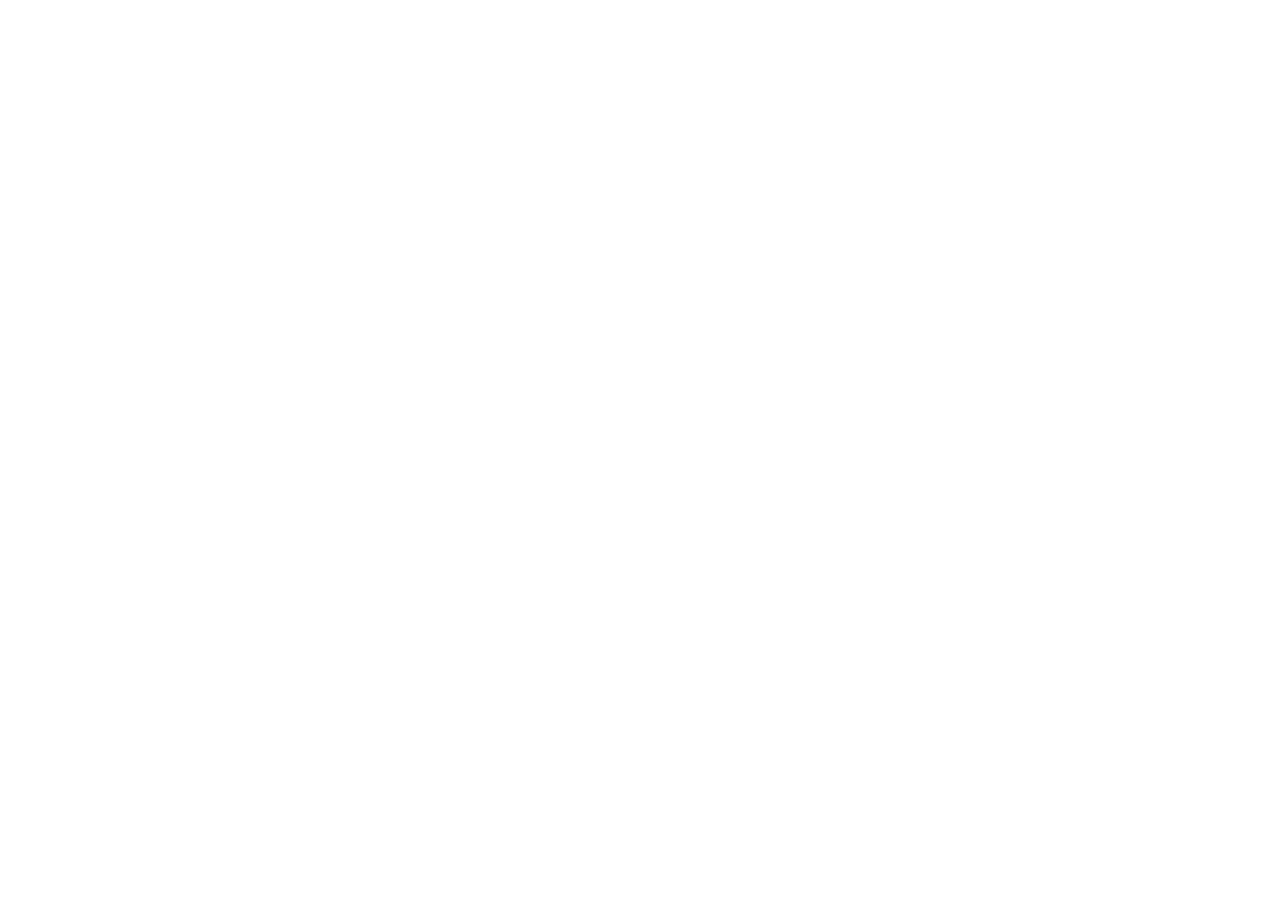
==== index.html @ a7fe7572 "大事件项目初始化" ====
<!DOCTYPE html>
<html lang="en">
<head>
    <meta charset="UTF-8">
    <meta name="viewport" content="width=device-width, initial-scale=1.0">
    <title>Document</title>
</head>
<body>
    
</body>
</html>
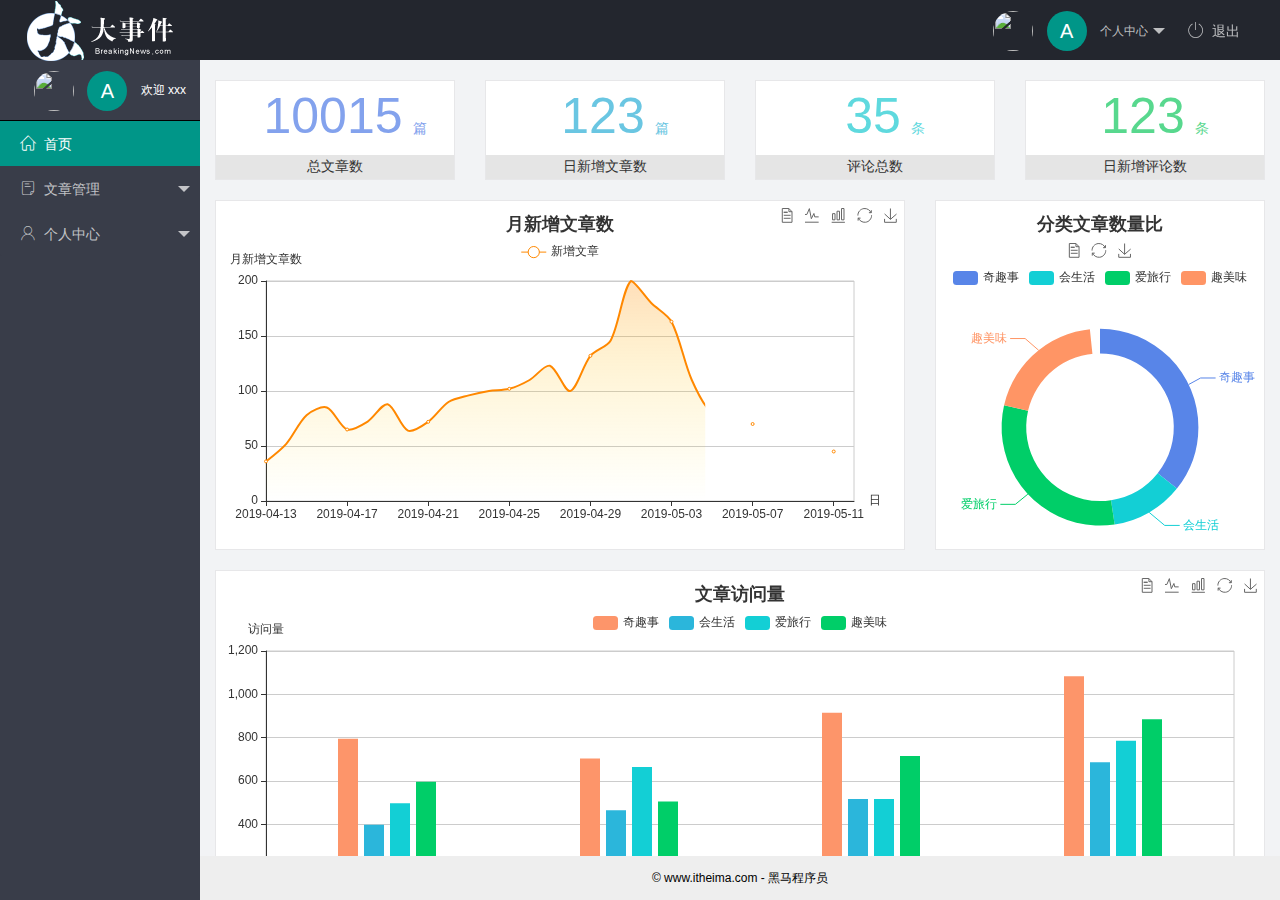
==== commit 4a45db2f: "主页功能完成" ====
--- a/index.html
+++ b/index.html
@@ -1,11 +1,90 @@
 <!DOCTYPE html>
 <html lang="en">
+
 <head>
     <meta charset="UTF-8">
     <meta name="viewport" content="width=device-width, initial-scale=1.0">
-    <title>Document</title>
+    <title>大事件 - 后台页面</title>
+    <link rel="stylesheet" href="/assets/lib/layui/css/layui.css">
+    <link rel="stylesheet" href="./assets/fonts/iconfont.css">
+    <link rel="stylesheet" href="./assets/css/index.css">
 </head>
-<body>
-    
+<body class="layui-layout-body">
+    <div class="layui-layout layui-layout-admin">
+        <div class="layui-header">
+            <div class="layui-logo">
+                <img src="./assets/images/logo.png" alt="">
+            </div>
+            <!-- 头部区域（可配合layui已有的水平导航） -->
+            <ul class="layui-nav layui-layout-right">
+                <li class="layui-nav-item">
+                    <a href="javascript:;" class="userinfo">
+                        <img src="http://t.cn/RCzsdCq" class="layui-nav-img">
+                        <span class="text-avater">A</span>
+                        个人中心
+                    </a>
+                    <dl class="layui-nav-child">
+                        <dd><a href="">基本资料</a></dd>
+                        <dd><a href="">更换头像</a></dd>
+                        <dd><a href="">重置密码</a></dd>
+                    </dl>
+                </li>
+                <li class="layui-nav-item"><a href="javascript:;" id="btnLogout"><span class="iconfont icon-tuichu"></span>退出</a></li>
+            </ul>
+        </div>
+
+        <div class="layui-side layui-bg-black">
+            <div class="layui-side-scroll">
+                <div class="userinfo">
+                    <!-- 设置头像 -->
+                    <img src="http://t.cn/RCzsdCq" class="layui-nav-img">
+                    <!-- 初始头像 -->
+                    <span class="text-avater">A</span>
+                    <!-- 昵称 -->
+                    <span id="welcome">欢迎 xxx</span>
+                </div>
+                <!-- 左侧导航区域（可配合layui已有的垂直导航） -->
+                <ul class="layui-nav layui-nav-tree" lay-shrink="all">
+                    <li class="layui-nav-item layui-this"><a href="./home/dashboard.html" target="fm"><span
+                                class="iconfont icon-home"></span>首页</a></li>
+                    <li class="layui-nav-item">
+                        <a class="" href="javascript:;"><span class="iconfont icon-16"></span>文章管理</a>
+                        <dl class="layui-nav-child">
+                            <dd><a href="javascript:;"><i class="layui-icon layui-icon-app"></i>文章类别</a></dd>
+                            <dd><a href="javascript:;"><i class="layui-icon layui-icon-app"></i>文章列表</a></dd>
+                            <dd><a href="javascript:;"><i class="layui-icon layui-icon-app"></i>发布文章</a></dd>
+                        </dl>
+                    </li>
+                    <li class="layui-nav-item">
+                        <a href="javascript:;"><span class="iconfont icon-user"></span>个人中心</a>
+                        <dl class="layui-nav-child">
+                            <dd><a href="javascript:;"><i class="layui-icon layui-icon-app"></i>基本资料</a></dd>
+                            <dd><a href="javascript:;"><i class="layui-icon layui-icon-app"></i>更换头像</a></dd>
+                            <dd><a href="javascript:;"><i class="layui-icon layui-icon-app"></i>重置密码</a></dd>
+                        </dl>
+                    </li>
+                </ul>
+            </div>
+        </div>
+
+        <div class="layui-body">
+            <!-- 内容主体区域 -->
+            <iframe name="fm" src="/home/dashboard.html" frameborder="0"></iframe>
+        </div>
+
+        <div class="layui-footer">
+            <!-- 底部固定区域 -->
+            © www.itheima.com - 黑马程序员
+        </div>
+    </div>
+
+    <script src="./assets/lib/layui/layui.all.js"></script>
+    <script src="/assets/lib/jquery.js"></script>
+    <script src="/assets/js/baseAPl.js"></script>
+    <script src="/assets/js/index.js"></script>
 </body>
+
+</html>
+</body>
+
 </html>--- a/assets/lib/layui/css/layui.css
+++ b/assets/lib/layui/css/layui.css
@@ -0,0 +1,2 @@
+/** layui-v2.5.5 MIT License By https://www.layui.com */
+ .layui-inline,img{display:inline-block;vertical-align:middle}h1,h2,h3,h4,h5,h6{font-weight:400}.layui-edge,.layui-header,.layui-inline,.layui-main{position:relative}.layui-body,.layui-edge,.layui-elip{overflow:hidden}.layui-btn,.layui-edge,.layui-inline,img{vertical-align:middle}.layui-btn,.layui-disabled,.layui-icon,.layui-unselect{-moz-user-select:none;-webkit-user-select:none;-ms-user-select:none}.layui-elip,.layui-form-checkbox span,.layui-form-pane .layui-form-label{text-overflow:ellipsis;white-space:nowrap}.layui-breadcrumb,.layui-tree-btnGroup{visibility:hidden}blockquote,body,button,dd,div,dl,dt,form,h1,h2,h3,h4,h5,h6,input,li,ol,p,pre,td,textarea,th,ul{margin:0;padding:0;-webkit-tap-highlight-color:rgba(0,0,0,0)}a:active,a:hover{outline:0}img{border:none}li{list-style:none}table{border-collapse:collapse;border-spacing:0}h4,h5,h6{font-size:100%}button,input,optgroup,option,select,textarea{font-family:inherit;font-size:inherit;font-style:inherit;font-weight:inherit;outline:0}pre{white-space:pre-wrap;white-space:-moz-pre-wrap;white-space:-pre-wrap;white-space:-o-pre-wrap;word-wrap:break-word}body{line-height:24px;font:14px Helvetica Neue,Helvetica,PingFang SC,Tahoma,Arial,sans-serif}hr{height:1px;margin:10px 0;border:0;clear:both}a{color:#333;text-decoration:none}a:hover{color:#777}a cite{font-style:normal;*cursor:pointer}.layui-border-box,.layui-border-box *{box-sizing:border-box}.layui-box,.layui-box *{box-sizing:content-box}.layui-clear{clear:both;*zoom:1}.layui-clear:after{content:'\20';clear:both;*zoom:1;display:block;height:0}.layui-inline{*display:inline;*zoom:1}.layui-edge{display:inline-block;width:0;height:0;border-width:6px;border-style:dashed;border-color:transparent}.layui-edge-top{top:-4px;border-bottom-color:#999;border-bottom-style:solid}.layui-edge-right{border-left-color:#999;border-left-style:solid}.layui-edge-bottom{top:2px;border-top-color:#999;border-top-style:solid}.layui-edge-left{border-right-color:#999;border-right-style:solid}.layui-disabled,.layui-disabled:hover{color:#d2d2d2!important;cursor:not-allowed!important}.layui-circle{border-radius:100%}.layui-show{display:block!important}.layui-hide{display:none!important}@font-face{font-family:layui-icon;src:url(../font/iconfont.eot?v=250);src:url(../font/iconfont.eot?v=250#iefix) format('embedded-opentype'),url(../font/iconfont.woff2?v=250) format('woff2'),url(../font/iconfont.woff?v=250) format('woff'),url(../font/iconfont.ttf?v=250) format('truetype'),url(../font/iconfont.svg?v=250#layui-icon) format('svg')}.layui-icon{font-family:layui-icon!important;font-size:16px;font-style:normal;-webkit-font-smoothing:antialiased;-moz-osx-font-smoothing:grayscale}.layui-icon-reply-fill:before{content:"\e611"}.layui-icon-set-fill:before{content:"\e614"}.layui-icon-menu-fill:before{content:"\e60f"}.layui-icon-search:before{content:"\e615"}.layui-icon-share:before{content:"\e641"}.layui-icon-set-sm:before{content:"\e620"}.layui-icon-engine:before{content:"\e628"}.layui-icon-close:before{content:"\1006"}.layui-icon-close-fill:before{content:"\1007"}.layui-icon-chart-screen:before{content:"\e629"}.layui-icon-star:before{content:"\e600"}.layui-icon-circle-dot:before{content:"\e617"}.layui-icon-chat:before{content:"\e606"}.layui-icon-release:before{content:"\e609"}.layui-icon-list:before{content:"\e60a"}.layui-icon-chart:before{content:"\e62c"}.layui-icon-ok-circle:before{content:"\1005"}.layui-icon-layim-theme:before{content:"\e61b"}.layui-icon-table:before{content:"\e62d"}.layui-icon-right:before{content:"\e602"}.layui-icon-left:before{content:"\e603"}.layui-icon-cart-simple:before{content:"\e698"}.layui-icon-face-cry:before{content:"\e69c"}.layui-icon-face-smile:before{content:"\e6af"}.layui-icon-survey:before{content:"\e6b2"}.layui-icon-tree:before{content:"\e62e"}.layui-icon-upload-circle:before{content:"\e62f"}.layui-icon-add-circle:before{content:"\e61f"}.layui-icon-download-circle:before{content:"\e601"}.layui-icon-templeate-1:before{content:"\e630"}.layui-icon-util:before{content:"\e631"}.layui-icon-face-surprised:before{content:"\e664"}.layui-icon-edit:before{content:"\e642"}.layui-icon-speaker:before{content:"\e645"}.layui-icon-down:before{content:"\e61a"}.layui-icon-file:before{content:"\e621"}.layui-icon-layouts:before{content:"\e632"}.layui-icon-rate-half:before{content:"\e6c9"}.layui-icon-add-circle-fine:before{content:"\e608"}.layui-icon-prev-circle:before{content:"\e633"}.layui-icon-read:before{content:"\e705"}.layui-icon-404:before{content:"\e61c"}.layui-icon-carousel:before{content:"\e634"}.layui-icon-help:before{content:"\e607"}.layui-icon-code-circle:before{content:"\e635"}.layui-icon-water:before{content:"\e636"}.layui-icon-username:before{content:"\e66f"}.layui-icon-find-fill:before{content:"\e670"}.layui-icon-about:before{content:"\e60b"}.layui-icon-location:before{content:"\e715"}.layui-icon-up:before{content:"\e619"}.layui-icon-pause:before{content:"\e651"}.layui-icon-date:before{content:"\e637"}.layui-icon-layim-uploadfile:before{content:"\e61d"}.layui-icon-delete:before{content:"\e640"}.layui-icon-play:before{content:"\e652"}.layui-icon-top:before{content:"\e604"}.layui-icon-friends:before{content:"\e612"}.layui-icon-refresh-3:before{content:"\e9aa"}.layui-icon-ok:before{content:"\e605"}.layui-icon-layer:before{content:"\e638"}.layui-icon-face-smile-fine:before{content:"\e60c"}.layui-icon-dollar:before{content:"\e659"}.layui-icon-group:before{content:"\e613"}.layui-icon-layim-download:before{content:"\e61e"}.layui-icon-picture-fine:before{content:"\e60d"}.layui-icon-link:before{content:"\e64c"}.layui-icon-diamond:before{content:"\e735"}.layui-icon-log:before{content:"\e60e"}.layui-icon-rate-solid:before{content:"\e67a"}.layui-icon-fonts-del:before{content:"\e64f"}.layui-icon-unlink:before{content:"\e64d"}.layui-icon-fonts-clear:before{content:"\e639"}.layui-icon-triangle-r:before{content:"\e623"}.layui-icon-circle:before{content:"\e63f"}.layui-icon-radio:before{content:"\e643"}.layui-icon-align-center:before{content:"\e647"}.layui-icon-align-right:before{content:"\e648"}.layui-icon-align-left:before{content:"\e649"}.layui-icon-loading-1:before{content:"\e63e"}.layui-icon-return:before{content:"\e65c"}.layui-icon-fonts-strong:before{content:"\e62b"}.layui-icon-upload:before{content:"\e67c"}.layui-icon-dialogue:before{content:"\e63a"}.layui-icon-video:before{content:"\e6ed"}.layui-icon-headset:before{content:"\e6fc"}.layui-icon-cellphone-fine:before{content:"\e63b"}.layui-icon-add-1:before{content:"\e654"}.layui-icon-face-smile-b:before{content:"\e650"}.layui-icon-fonts-html:before{content:"\e64b"}.layui-icon-form:before{content:"\e63c"}.layui-icon-cart:before{content:"\e657"}.layui-icon-camera-fill:before{content:"\e65d"}.layui-icon-tabs:before{content:"\e62a"}.layui-icon-fonts-code:before{content:"\e64e"}.layui-icon-fire:before{content:"\e756"}.layui-icon-set:before{content:"\e716"}.layui-icon-fonts-u:before{content:"\e646"}.layui-icon-triangle-d:before{content:"\e625"}.layui-icon-tips:before{content:"\e702"}.layui-icon-picture:before{content:"\e64a"}.layui-icon-more-vertical:before{content:"\e671"}.layui-icon-flag:before{content:"\e66c"}.layui-icon-loading:before{content:"\e63d"}.layui-icon-fonts-i:before{content:"\e644"}.layui-icon-refresh-1:before{content:"\e666"}.layui-icon-rmb:before{content:"\e65e"}.layui-icon-home:before{content:"\e68e"}.layui-icon-user:before{content:"\e770"}.layui-icon-notice:before{content:"\e667"}.layui-icon-login-weibo:before{content:"\e675"}.layui-icon-voice:before{content:"\e688"}.layui-icon-upload-drag:before{content:"\e681"}.layui-icon-login-qq:before{content:"\e676"}.layui-icon-snowflake:before{content:"\e6b1"}.layui-icon-file-b:before{content:"\e655"}.layui-icon-template:before{content:"\e663"}.layui-icon-auz:before{content:"\e672"}.layui-icon-console:before{content:"\e665"}.layui-icon-app:before{content:"\e653"}.layui-icon-prev:before{content:"\e65a"}.layui-icon-website:before{content:"\e7ae"}.layui-icon-next:before{content:"\e65b"}.layui-icon-component:before{content:"\e857"}.layui-icon-more:before{content:"\e65f"}.layui-icon-login-wechat:before{content:"\e677"}.layui-icon-shrink-right:before{content:"\e668"}.layui-icon-spread-left:before{content:"\e66b"}.layui-icon-camera:before{content:"\e660"}.layui-icon-note:before{content:"\e66e"}.layui-icon-refresh:before{content:"\e669"}.layui-icon-female:before{content:"\e661"}.layui-icon-male:before{content:"\e662"}.layui-icon-password:before{content:"\e673"}.layui-icon-senior:before{content:"\e674"}.layui-icon-theme:before{content:"\e66a"}.layui-icon-tread:before{content:"\e6c5"}.layui-icon-praise:before{content:"\e6c6"}.layui-icon-star-fill:before{content:"\e658"}.layui-icon-rate:before{content:"\e67b"}.layui-icon-template-1:before{content:"\e656"}.layui-icon-vercode:before{content:"\e679"}.layui-icon-cellphone:before{content:"\e678"}.layui-icon-screen-full:before{content:"\e622"}.layui-icon-screen-restore:before{content:"\e758"}.layui-icon-cols:before{content:"\e610"}.layui-icon-export:before{content:"\e67d"}.layui-icon-print:before{content:"\e66d"}.layui-icon-slider:before{content:"\e714"}.layui-icon-addition:before{content:"\e624"}.layui-icon-subtraction:before{content:"\e67e"}.layui-icon-service:before{content:"\e626"}.layui-icon-transfer:before{content:"\e691"}.layui-main{width:1140px;margin:0 auto}.layui-header{z-index:1000;height:60px}.layui-header a:hover{transition:all .5s;-webkit-transition:all .5s}.layui-side{position:fixed;left:0;top:0;bottom:0;z-index:999;width:200px;overflow-x:hidden}.layui-side-scroll{position:relative;width:220px;height:100%;overflow-x:hidden}.layui-body{position:absolute;left:200px;right:0;top:0;bottom:0;z-index:998;width:auto;overflow-y:auto;box-sizing:border-box}.layui-layout-body{overflow:hidden}.layui-layout-admin .layui-header{background-color:#23262E}.layui-layout-admin .layui-side{top:60px;width:200px;overflow-x:hidden}.layui-layout-admin .layui-body{position:fixed;top:60px;bottom:44px}.layui-layout-admin .layui-main{width:auto;margin:0 15px}.layui-layout-admin .layui-footer{position:fixed;left:200px;right:0;bottom:0;height:44px;line-height:44px;padding:0 15px;background-color:#eee}.layui-layout-admin .layui-logo{position:absolute;left:0;top:0;width:200px;height:100%;line-height:60px;text-align:center;color:#009688;font-size:16px}.layui-layout-admin .layui-header .layui-nav{background:0 0}.layui-layout-left{position:absolute!important;left:200px;top:0}.layui-layout-right{position:absolute!important;right:0;top:0}.layui-container{position:relative;margin:0 auto;padding:0 15px;box-sizing:border-box}.layui-fluid{position:relative;margin:0 auto;padding:0 15px}.layui-row:after,.layui-row:before{content:'';display:block;clear:both}.layui-col-lg1,.layui-col-lg10,.layui-col-lg11,.layui-col-lg12,.layui-col-lg2,.layui-col-lg3,.layui-col-lg4,.layui-col-lg5,.layui-col-lg6,.layui-col-lg7,.layui-col-lg8,.layui-col-lg9,.layui-col-md1,.layui-col-md10,.layui-col-md11,.layui-col-md12,.layui-col-md2,.layui-col-md3,.layui-col-md4,.layui-col-md5,.layui-col-md6,.layui-col-md7,.layui-col-md8,.layui-col-md9,.layui-col-sm1,.layui-col-sm10,.layui-col-sm11,.layui-col-sm12,.layui-col-sm2,.layui-col-sm3,.layui-col-sm4,.layui-col-sm5,.layui-col-sm6,.layui-col-sm7,.layui-col-sm8,.layui-col-sm9,.layui-col-xs1,.layui-col-xs10,.layui-col-xs11,.layui-col-xs12,.layui-col-xs2,.layui-col-xs3,.layui-col-xs4,.layui-col-xs5,.layui-col-xs6,.layui-col-xs7,.layui-col-xs8,.layui-col-xs9{position:relative;display:block;box-sizing:border-box}.layui-col-xs1,.layui-col-xs10,.layui-col-xs11,.layui-col-xs12,.layui-col-xs2,.layui-col-xs3,.layui-col-xs4,.layui-col-xs5,.layui-col-xs6,.layui-col-xs7,.layui-col-xs8,.layui-col-xs9{float:left}.layui-col-xs1{width:8.33333333%}.layui-col-xs2{width:16.66666667%}.layui-col-xs3{width:25%}.layui-col-xs4{width:33.33333333%}.layui-col-xs5{width:41.66666667%}.layui-col-xs6{width:50%}.layui-col-xs7{width:58.33333333%}.layui-col-xs8{width:66.66666667%}.layui-col-xs9{width:75%}.layui-col-xs10{width:83.33333333%}.layui-col-xs11{width:91.66666667%}.layui-col-xs12{width:100%}.layui-col-xs-offset1{margin-left:8.33333333%}.layui-col-xs-offset2{margin-left:16.66666667%}.layui-col-xs-offset3{margin-left:25%}.layui-col-xs-offset4{margin-left:33.33333333%}.layui-col-xs-offset5{margin-left:41.66666667%}.layui-col-xs-offset6{margin-left:50%}.layui-col-xs-offset7{margin-left:58.33333333%}.layui-col-xs-offset8{margin-left:66.66666667%}.layui-col-xs-offset9{margin-left:75%}.layui-col-xs-offset10{margin-left:83.33333333%}.layui-col-xs-offset11{margin-left:91.66666667%}.layui-col-xs-offset12{margin-left:100%}@media screen and (max-width:768px){.layui-hide-xs{display:none!important}.layui-show-xs-block{display:block!important}.layui-show-xs-inline{display:inline!important}.layui-show-xs-inline-block{display:inline-block!important}}@media screen and (min-width:768px){.layui-container{width:750px}.layui-hide-sm{display:none!important}.layui-show-sm-block{display:block!important}.layui-show-sm-inline{display:inline!important}.layui-show-sm-inline-block{display:inline-block!important}.layui-col-sm1,.layui-col-sm10,.layui-col-sm11,.layui-col-sm12,.layui-col-sm2,.layui-col-sm3,.layui-col-sm4,.layui-col-sm5,.layui-col-sm6,.layui-col-sm7,.layui-col-sm8,.layui-col-sm9{float:left}.layui-col-sm1{width:8.33333333%}.layui-col-sm2{width:16.66666667%}.layui-col-sm3{width:25%}.layui-col-sm4{width:33.33333333%}.layui-col-sm5{width:41.66666667%}.layui-col-sm6{width:50%}.layui-col-sm7{width:58.33333333%}.layui-col-sm8{width:66.66666667%}.layui-col-sm9{width:75%}.layui-col-sm10{width:83.33333333%}.layui-col-sm11{width:91.66666667%}.layui-col-sm12{width:100%}.layui-col-sm-offset1{margin-left:8.33333333%}.layui-col-sm-offset2{margin-left:16.66666667%}.layui-col-sm-offset3{margin-left:25%}.layui-col-sm-offset4{margin-left:33.33333333%}.layui-col-sm-offset5{margin-left:41.66666667%}.layui-col-sm-offset6{margin-left:50%}.layui-col-sm-offset7{margin-left:58.33333333%}.layui-col-sm-offset8{margin-left:66.66666667%}.layui-col-sm-offset9{margin-left:75%}.layui-col-sm-offset10{margin-left:83.33333333%}.layui-col-sm-offset11{margin-left:91.66666667%}.layui-col-sm-offset12{margin-left:100%}}@media screen and (min-width:992px){.layui-container{width:970px}.layui-hide-md{display:none!important}.layui-show-md-block{display:block!important}.layui-show-md-inline{display:inline!important}.layui-show-md-inline-block{display:inline-block!important}.layui-col-md1,.layui-col-md10,.layui-col-md11,.layui-col-md12,.layui-col-md2,.layui-col-md3,.layui-col-md4,.layui-col-md5,.layui-col-md6,.layui-col-md7,.layui-col-md8,.layui-col-md9{float:left}.layui-col-md1{width:8.33333333%}.layui-col-md2{width:16.66666667%}.layui-col-md3{width:25%}.layui-col-md4{width:33.33333333%}.layui-col-md5{width:41.66666667%}.layui-col-md6{width:50%}.layui-col-md7{width:58.33333333%}.layui-col-md8{width:66.66666667%}.layui-col-md9{width:75%}.layui-col-md10{width:83.33333333%}.layui-col-md11{width:91.66666667%}.layui-col-md12{width:100%}.layui-col-md-offset1{margin-left:8.33333333%}.layui-col-md-offset2{margin-left:16.66666667%}.layui-col-md-offset3{margin-left:25%}.layui-col-md-offset4{margin-left:33.33333333%}.layui-col-md-offset5{margin-left:41.66666667%}.layui-col-md-offset6{margin-left:50%}.layui-col-md-offset7{margin-left:58.33333333%}.layui-col-md-offset8{margin-left:66.66666667%}.layui-col-md-offset9{margin-left:75%}.layui-col-md-offset10{margin-left:83.33333333%}.layui-col-md-offset11{margin-left:91.66666667%}.layui-col-md-offset12{margin-left:100%}}@media screen and (min-width:1200px){.layui-container{width:1170px}.layui-hide-lg{display:none!important}.layui-show-lg-block{display:block!important}.layui-show-lg-inline{display:inline!important}.layui-show-lg-inline-block{display:inline-block!important}.layui-col-lg1,.layui-col-lg10,.layui-col-lg11,.layui-col-lg12,.layui-col-lg2,.layui-col-lg3,.layui-col-lg4,.layui-col-lg5,.layui-col-lg6,.layui-col-lg7,.layui-col-lg8,.layui-col-lg9{float:left}.layui-col-lg1{width:8.33333333%}.layui-col-lg2{width:16.66666667%}.layui-col-lg3{width:25%}.layui-col-lg4{width:33.33333333%}.layui-col-lg5{width:41.66666667%}.layui-col-lg6{width:50%}.layui-col-lg7{width:58.33333333%}.layui-col-lg8{width:66.66666667%}.layui-col-lg9{width:75%}.layui-col-lg10{width:83.33333333%}.layui-col-lg11{width:91.66666667%}.layui-col-lg12{width:100%}.layui-col-lg-offset1{margin-left:8.33333333%}.layui-col-lg-offset2{margin-left:16.66666667%}.layui-col-lg-offset3{margin-left:25%}.layui-col-lg-offset4{margin-left:33.33333333%}.layui-col-lg-offset5{margin-left:41.66666667%}.layui-col-lg-offset6{margin-left:50%}.layui-col-lg-offset7{margin-left:58.33333333%}.layui-col-lg-offset8{margin-left:66.66666667%}.layui-col-lg-offset9{margin-left:75%}.layui-col-lg-offset10{margin-left:83.33333333%}.layui-col-lg-offset11{margin-left:91.66666667%}.layui-col-lg-offset12{margin-left:100%}}.layui-col-space1{margin:-.5px}.layui-col-space1>*{padding:.5px}.layui-col-space3{margin:-1.5px}.layui-col-space3>*{padding:1.5px}.layui-col-space5{margin:-2.5px}.layui-col-space5>*{padding:2.5px}.layui-col-space8{margin:-3.5px}.layui-col-space8>*{padding:3.5px}.layui-col-space10{margin:-5px}.layui-col-space10>*{padding:5px}.layui-col-space12{margin:-6px}.layui-col-space12>*{padding:6px}.layui-col-space15{margin:-7.5px}.layui-col-space15>*{padding:7.5px}.layui-col-space18{margin:-9px}.layui-col-space18>*{padding:9px}.layui-col-space20{margin:-10px}.layui-col-space20>*{padding:10px}.layui-col-space22{margin:-11px}.layui-col-space22>*{padding:11px}.layui-col-space25{margin:-12.5px}.layui-col-space25>*{padding:12.5px}.layui-col-space30{margin:-15px}.layui-col-space30>*{padding:15px}.layui-btn,.layui-input,.layui-select,.layui-textarea,.layui-upload-button{outline:0;-webkit-appearance:none;transition:all .3s;-webkit-transition:all .3s;box-sizing:border-box}.layui-elem-quote{margin-bottom:10px;padding:15px;line-height:22px;border-left:5px solid #009688;border-radius:0 2px 2px 0;background-color:#f2f2f2}.layui-quote-nm{border-style:solid;border-width:1px 1px 1px 5px;background:0 0}.layui-elem-field{margin-bottom:10px;padding:0;border-width:1px;border-style:solid}.layui-elem-field legend{margin-left:20px;padding:0 10px;font-size:20px;font-weight:300}.layui-field-title{margin:10px 0 20px;border-width:1px 0 0}.layui-field-box{padding:10px 15px}.layui-field-title .layui-field-box{padding:10px 0}.layui-progress{position:relative;height:6px;border-radius:20px;background-color:#e2e2e2}.layui-progress-bar{position:absolute;left:0;top:0;width:0;max-width:100%;height:6px;border-radius:20px;text-align:right;background-color:#5FB878;transition:all .3s;-webkit-transition:all .3s}.layui-progress-big,.layui-progress-big .layui-progress-bar{height:18px;line-height:18px}.layui-progress-text{position:relative;top:-20px;line-height:18px;font-size:12px;color:#666}.layui-progress-big .layui-progress-text{position:static;padding:0 10px;color:#fff}.layui-collapse{border-width:1px;border-style:solid;border-radius:2px}.layui-colla-content,.layui-colla-item{border-top-width:1px;border-top-style:solid}.layui-colla-item:first-child{border-top:none}.layui-colla-title{position:relative;height:42px;line-height:42px;padding:0 15px 0 35px;color:#333;background-color:#f2f2f2;cursor:pointer;font-size:14px;overflow:hidden}.layui-colla-content{display:none;padding:10px 15px;line-height:22px;color:#666}.layui-colla-icon{position:absolute;left:15px;top:0;font-size:14px}.layui-card{margin-bottom:15px;border-radius:2px;background-color:#fff;box-shadow:0 1px 2px 0 rgba(0,0,0,.05)}.layui-card:last-child{margin-bottom:0}.layui-card-header{position:relative;height:42px;line-height:42px;padding:0 15px;border-bottom:1px solid #f6f6f6;color:#333;border-radius:2px 2px 0 0;font-size:14px}.layui-bg-black,.layui-bg-blue,.layui-bg-cyan,.layui-bg-green,.layui-bg-orange,.layui-bg-red{color:#fff!important}.layui-card-body{position:relative;padding:10px 15px;line-height:24px}.layui-card-body[pad15]{padding:15px}.layui-card-body[pad20]{padding:20px}.layui-card-body .layui-table{margin:5px 0}.layui-card .layui-tab{margin:0}.layui-panel-window{position:relative;padding:15px;border-radius:0;border-top:5px solid #E6E6E6;background-color:#fff}.layui-auxiliar-moving{position:fixed;left:0;right:0;top:0;bottom:0;width:100%;height:100%;background:0 0;z-index:9999999999}.layui-form-label,.layui-form-mid,.layui-form-select,.layui-input-block,.layui-input-inline,.layui-textarea{position:relative}.layui-bg-red{background-color:#FF5722!important}.layui-bg-orange{background-color:#FFB800!important}.layui-bg-green{background-color:#009688!important}.layui-bg-cyan{background-color:#2F4056!important}.layui-bg-blue{background-color:#1E9FFF!important}.layui-bg-black{background-color:#393D49!important}.layui-bg-gray{background-color:#eee!important;color:#666!important}.layui-badge-rim,.layui-colla-content,.layui-colla-item,.layui-collapse,.layui-elem-field,.layui-form-pane .layui-form-item[pane],.layui-form-pane .layui-form-label,.layui-input,.layui-layedit,.layui-layedit-tool,.layui-quote-nm,.layui-select,.layui-tab-bar,.layui-tab-card,.layui-tab-title,.layui-tab-title .layui-this:after,.layui-textarea{border-color:#e6e6e6}.layui-timeline-item:before,hr{background-color:#e6e6e6}.layui-text{line-height:22px;font-size:14px;color:#666}.layui-text h1,.layui-text h2,.layui-text h3{font-weight:500;color:#333}.layui-text h1{font-size:30px}.layui-text h2{font-size:24px}.layui-text h3{font-size:18px}.layui-text a:not(.layui-btn){color:#01AAED}.layui-text a:not(.layui-btn):hover{text-decoration:underline}.layui-text ul{padding:5px 0 5px 15px}.layui-text ul li{margin-top:5px;list-style-type:disc}.layui-text em,.layui-word-aux{color:#999!important;padding:0 5px!important}.layui-btn{display:inline-block;height:38px;line-height:38px;padding:0 18px;background-color:#009688;color:#fff;white-space:nowrap;text-align:center;font-size:14px;border:none;border-radius:2px;cursor:pointer}.layui-btn:hover{opacity:.8;filter:alpha(opacity=80);color:#fff}.layui-btn:active{opacity:1;filter:alpha(opacity=100)}.layui-btn+.layui-btn{margin-left:10px}.layui-btn-container{font-size:0}.layui-btn-container .layui-btn{margin-right:10px;margin-bottom:10px}.layui-btn-container .layui-btn+.layui-btn{margin-left:0}.layui-table .layui-btn-container .layui-btn{margin-bottom:9px}.layui-btn-radius{border-radius:100px}.layui-btn .layui-icon{margin-right:3px;font-size:18px;vertical-align:bottom;vertical-align:middle\9}.layui-btn-primary{border:1px solid #C9C9C9;background-color:#fff;color:#555}.layui-btn-primary:hover{border-color:#009688;color:#333}.layui-btn-normal{background-color:#1E9FFF}.layui-btn-warm{background-color:#FFB800}.layui-btn-danger{background-color:#FF5722}.layui-btn-checked{background-color:#5FB878}.layui-btn-disabled,.layui-btn-disabled:active,.layui-btn-disabled:hover{border:1px solid #e6e6e6;background-color:#FBFBFB;color:#C9C9C9;cursor:not-allowed;opacity:1}.layui-btn-lg{height:44px;line-height:44px;padding:0 25px;font-size:16px}.layui-btn-sm{height:30px;line-height:30px;padding:0 10px;font-size:12px}.layui-btn-sm i{font-size:16px!important}.layui-btn-xs{height:22px;line-height:22px;padding:0 5px;font-size:12px}.layui-btn-xs i{font-size:14px!important}.layui-btn-group{display:inline-block;vertical-align:middle;font-size:0}.layui-btn-group .layui-btn{margin-left:0!important;margin-right:0!important;border-left:1px solid rgba(255,255,255,.5);border-radius:0}.layui-btn-group .layui-btn-primary{border-left:none}.layui-btn-group .layui-btn-primary:hover{border-color:#C9C9C9;color:#009688}.layui-btn-group .layui-btn:first-child{border-left:none;border-radius:2px 0 0 2px}.layui-btn-group .layui-btn-primary:first-child{border-left:1px solid #c9c9c9}.layui-btn-group .layui-btn:last-child{border-radius:0 2px 2px 0}.layui-btn-group .layui-btn+.layui-btn{margin-left:0}.layui-btn-group+.layui-btn-group{margin-left:10px}.layui-btn-fluid{width:100%}.layui-input,.layui-select,.layui-textarea{height:38px;line-height:1.3;line-height:38px\9;border-width:1px;border-style:solid;background-color:#fff;border-radius:2px}.layui-input::-webkit-input-placeholder,.layui-select::-webkit-input-placeholder,.layui-textarea::-webkit-input-placeholder{line-height:1.3}.layui-input,.layui-textarea{display:block;width:100%;padding-left:10px}.layui-input:hover,.layui-textarea:hover{border-color:#D2D2D2!important}.layui-input:focus,.layui-textarea:focus{border-color:#C9C9C9!important}.layui-textarea{min-height:100px;height:auto;line-height:20px;padding:6px 10px;resize:vertical}.layui-select{padding:0 10px}.layui-form input[type=checkbox],.layui-form input[type=radio],.layui-form select{display:none}.layui-form [lay-ignore]{display:initial}.layui-form-item{margin-bottom:15px;clear:both;*zoom:1}.layui-form-item:after{content:'\20';clear:both;*zoom:1;display:block;height:0}.layui-form-label{float:left;display:block;padding:9px 15px;width:80px;font-weight:400;line-height:20px;text-align:right}.layui-form-label-col{display:block;float:none;padding:9px 0;line-height:20px;text-align:left}.layui-form-item .layui-inline{margin-bottom:5px;margin-right:10px}.layui-input-block{margin-left:110px;min-height:36px}.layui-input-inline{display:inline-block;vertical-align:middle}.layui-form-item .layui-input-inline{float:left;width:190px;margin-right:10px}.layui-form-text .layui-input-inline{width:auto}.layui-form-mid{float:left;display:block;padding:9px 0!important;line-height:20px;margin-right:10px}.layui-form-danger+.layui-form-select .layui-input,.layui-form-danger:focus{border-color:#FF5722!important}.layui-form-select .layui-input{padding-right:30px;cursor:pointer}.layui-form-select .layui-edge{position:absolute;right:10px;top:50%;margin-top:-3px;cursor:pointer;border-width:6px;border-top-color:#c2c2c2;border-top-style:solid;transition:all .3s;-webkit-transition:all .3s}.layui-form-select dl{display:none;position:absolute;left:0;top:42px;padding:5px 0;z-index:899;min-width:100%;border:1px solid #d2d2d2;max-height:300px;overflow-y:auto;background-color:#fff;border-radius:2px;box-shadow:0 2px 4px rgba(0,0,0,.12);box-sizing:border-box}.layui-form-select dl dd,.layui-form-select dl dt{padding:0 10px;line-height:36px;white-space:nowrap;overflow:hidden;text-overflow:ellipsis}.layui-form-select dl dt{font-size:12px;color:#999}.layui-form-select dl dd{cursor:pointer}.layui-form-select dl dd:hover{background-color:#f2f2f2;-webkit-transition:.5s all;transition:.5s all}.layui-form-select .layui-select-group dd{padding-left:20px}.layui-form-select dl dd.layui-select-tips{padding-left:10px!important;color:#999}.layui-form-select dl dd.layui-this{background-color:#5FB878;color:#fff}.layui-form-checkbox,.layui-form-select dl dd.layui-disabled{background-color:#fff}.layui-form-selected dl{display:block}.layui-form-checkbox,.layui-form-checkbox *,.layui-form-switch{display:inline-block;vertical-align:middle}.layui-form-selected .layui-edge{margin-top:-9px;-webkit-transform:rotate(180deg);transform:rotate(180deg);margin-top:-3px\9}:root .layui-form-selected .layui-edge{margin-top:-9px\0/IE9}.layui-form-selectup dl{top:auto;bottom:42px}.layui-select-none{margin:5px 0;text-align:center;color:#999}.layui-select-disabled .layui-disabled{border-color:#eee!important}.layui-select-disabled .layui-edge{border-top-color:#d2d2d2}.layui-form-checkbox{position:relative;height:30px;line-height:30px;margin-right:10px;padding-right:30px;cursor:pointer;font-size:0;-webkit-transition:.1s linear;transition:.1s linear;box-sizing:border-box}.layui-form-checkbox span{padding:0 10px;height:100%;font-size:14px;border-radius:2px 0 0 2px;background-color:#d2d2d2;color:#fff;overflow:hidden}.layui-form-checkbox:hover span{background-color:#c2c2c2}.layui-form-checkbox i{position:absolute;right:0;top:0;width:30px;height:28px;border:1px solid #d2d2d2;border-left:none;border-radius:0 2px 2px 0;color:#fff;font-size:20px;text-align:center}.layui-form-checkbox:hover i{border-color:#c2c2c2;color:#c2c2c2}.layui-form-checked,.layui-form-checked:hover{border-color:#5FB878}.layui-form-checked span,.layui-form-checked:hover span{background-color:#5FB878}.layui-form-checked i,.layui-form-checked:hover i{color:#5FB878}.layui-form-item .layui-form-checkbox{margin-top:4px}.layui-form-checkbox[lay-skin=primary]{height:auto!important;line-height:normal!important;min-width:18px;min-height:18px;border:none!important;margin-right:0;padding-left:28px;padding-right:0;background:0 0}.layui-form-checkbox[lay-skin=primary] span{padding-left:0;padding-right:15px;line-height:18px;background:0 0;color:#666}.layui-form-checkbox[lay-skin=primary] i{right:auto;left:0;width:16px;height:16px;line-height:16px;border:1px solid #d2d2d2;font-size:12px;border-radius:2px;background-color:#fff;-webkit-transition:.1s linear;transition:.1s linear}.layui-form-checkbox[lay-skin=primary]:hover i{border-color:#5FB878;color:#fff}.layui-form-checked[lay-skin=primary] i{border-color:#5FB878!important;background-color:#5FB878;color:#fff}.layui-checkbox-disbaled[lay-skin=primary] span{background:0 0!important;color:#c2c2c2}.layui-checkbox-disbaled[lay-skin=primary]:hover i{border-color:#d2d2d2}.layui-form-item .layui-form-checkbox[lay-skin=primary]{margin-top:10px}.layui-form-switch{position:relative;height:22px;line-height:22px;min-width:35px;padding:0 5px;margin-top:8px;border:1px solid #d2d2d2;border-radius:20px;cursor:pointer;background-color:#fff;-webkit-transition:.1s linear;transition:.1s linear}.layui-form-switch i{position:absolute;left:5px;top:3px;width:16px;height:16px;border-radius:20px;background-color:#d2d2d2;-webkit-transition:.1s linear;transition:.1s linear}.layui-form-switch em{position:relative;top:0;width:25px;margin-left:21px;padding:0!important;text-align:center!important;color:#999!important;font-style:normal!important;font-size:12px}.layui-form-onswitch{border-color:#5FB878;background-color:#5FB878}.layui-checkbox-disbaled,.layui-checkbox-disbaled i{border-color:#e2e2e2!important}.layui-form-onswitch i{left:100%;margin-left:-21px;background-color:#fff}.layui-form-onswitch em{margin-left:5px;margin-right:21px;color:#fff!important}.layui-checkbox-disbaled span{background-color:#e2e2e2!important}.layui-checkbox-disbaled:hover i{color:#fff!important}[lay-radio]{display:none}.layui-form-radio,.layui-form-radio *{display:inline-block;vertical-align:middle}.layui-form-radio{line-height:28px;margin:6px 10px 0 0;padding-right:10px;cursor:pointer;font-size:0}.layui-form-radio *{font-size:14px}.layui-form-radio>i{margin-right:8px;font-size:22px;color:#c2c2c2}.layui-form-radio>i:hover,.layui-form-radioed>i{color:#5FB878}.layui-radio-disbaled>i{color:#e2e2e2!important}.layui-form-pane .layui-form-label{width:110px;padding:8px 15px;height:38px;line-height:20px;border-width:1px;border-style:solid;border-radius:2px 0 0 2px;text-align:center;background-color:#FBFBFB;overflow:hidden;box-sizing:border-box}.layui-form-pane .layui-input-inline{margin-left:-1px}.layui-form-pane .layui-input-block{margin-left:110px;left:-1px}.layui-form-pane .layui-input{border-radius:0 2px 2px 0}.layui-form-pane .layui-form-text .layui-form-label{float:none;width:100%;border-radius:2px;box-sizing:border-box;text-align:left}.layui-form-pane .layui-form-text .layui-input-inline{display:block;margin:0;top:-1px;clear:both}.layui-form-pane .layui-form-text .layui-input-block{margin:0;left:0;top:-1px}.layui-form-pane .layui-form-text .layui-textarea{min-height:100px;border-radius:0 0 2px 2px}.layui-form-pane .layui-form-checkbox{margin:4px 0 4px 10px}.layui-form-pane .layui-form-radio,.layui-form-pane .layui-form-switch{margin-top:6px;margin-left:10px}.layui-form-pane .layui-form-item[pane]{position:relative;border-width:1px;border-style:solid}.layui-form-pane .layui-form-item[pane] .layui-form-label{position:absolute;left:0;top:0;height:100%;border-width:0 1px 0 0}.layui-form-pane .layui-form-item[pane] .layui-input-inline{margin-left:110px}@media screen and (max-width:450px){.layui-form-item .layui-form-label{text-overflow:ellipsis;overflow:hidden;white-space:nowrap}.layui-form-item .layui-inline{display:block;margin-right:0;margin-bottom:20px;clear:both}.layui-form-item .layui-inline:after{content:'\20';clear:both;display:block;height:0}.layui-form-item .layui-input-inline{display:block;float:none;left:-3px;width:auto;margin:0 0 10px 112px}.layui-form-item .layui-input-inline+.layui-form-mid{margin-left:110px;top:-5px;padding:0}.layui-form-item .layui-form-checkbox{margin-right:5px;margin-bottom:5px}}.layui-layedit{border-width:1px;border-style:solid;border-radius:2px}.layui-layedit-tool{padding:3px 5px;border-bottom-width:1px;border-bottom-style:solid;font-size:0}.layedit-tool-fixed{position:fixed;top:0;border-top:1px solid #e2e2e2}.layui-layedit-tool .layedit-tool-mid,.layui-layedit-tool .layui-icon{display:inline-block;vertical-align:middle;text-align:center;font-size:14px}.layui-layedit-tool .layui-icon{position:relative;width:32px;height:30px;line-height:30px;margin:3px 5px;color:#777;cursor:pointer;border-radius:2px}.layui-layedit-tool .layui-icon:hover{color:#393D49}.layui-layedit-tool .layui-icon:active{color:#000}.layui-layedit-tool .layedit-tool-active{background-color:#e2e2e2;color:#000}.layui-layedit-tool .layui-disabled,.layui-layedit-tool .layui-disabled:hover{color:#d2d2d2;cursor:not-allowed}.layui-layedit-tool .layedit-tool-mid{width:1px;height:18px;margin:0 10px;background-color:#d2d2d2}.layedit-tool-html{width:50px!important;font-size:30px!important}.layedit-tool-b,.layedit-tool-code,.layedit-tool-help{font-size:16px!important}.layedit-tool-d,.layedit-tool-face,.layedit-tool-image,.layedit-tool-unlink{font-size:18px!important}.layedit-tool-image input{position:absolute;font-size:0;left:0;top:0;width:100%;height:100%;opacity:.01;filter:Alpha(opacity=1);cursor:pointer}.layui-layedit-iframe iframe{display:block;width:100%}#LAY_layedit_code{overflow:hidden}.layui-laypage{display:inline-block;*display:inline;*zoom:1;vertical-align:middle;margin:10px 0;font-size:0}.layui-laypage>a:first-child,.layui-laypage>a:first-child em{border-radius:2px 0 0 2px}.layui-laypage>a:last-child,.layui-laypage>a:last-child em{border-radius:0 2px 2px 0}.layui-laypage>:first-child{margin-left:0!important}.layui-laypage>:last-child{margin-right:0!important}.layui-laypage a,.layui-laypage button,.layui-laypage input,.layui-laypage select,.layui-laypage span{border:1px solid #e2e2e2}.layui-laypage a,.layui-laypage span{display:inline-block;*display:inline;*zoom:1;vertical-align:middle;padding:0 15px;height:28px;line-height:28px;margin:0 -1px 5px 0;background-color:#fff;color:#333;font-size:12px}.layui-flow-more a *,.layui-laypage input,.layui-table-view select[lay-ignore]{display:inline-block}.layui-laypage a:hover{color:#009688}.layui-laypage em{font-style:normal}.layui-laypage .layui-laypage-spr{color:#999;font-weight:700}.layui-laypage a{text-decoration:none}.layui-laypage .layui-laypage-curr{position:relative}.layui-laypage .layui-laypage-curr em{position:relative;color:#fff}.layui-laypage .layui-laypage-curr .layui-laypage-em{position:absolute;left:-1px;top:-1px;padding:1px;width:100%;height:100%;background-color:#009688}.layui-laypage-em{border-radius:2px}.layui-laypage-next em,.layui-laypage-prev em{font-family:Sim sun;font-size:16px}.layui-laypage .layui-laypage-count,.layui-laypage .layui-laypage-limits,.layui-laypage .layui-laypage-refresh,.layui-laypage .layui-laypage-skip{margin-left:10px;margin-right:10px;padding:0;border:none}.layui-laypage .layui-laypage-limits,.layui-laypage .layui-laypage-refresh{vertical-align:top}.layui-laypage .layui-laypage-refresh i{font-size:18px;cursor:pointer}.layui-laypage select{height:22px;padding:3px;border-radius:2px;cursor:pointer}.layui-laypage .layui-laypage-skip{height:30px;line-height:30px;color:#999}.layui-laypage button,.layui-laypage input{height:30px;line-height:30px;border-radius:2px;vertical-align:top;background-color:#fff;box-sizing:border-box}.layui-laypage input{width:40px;margin:0 10px;padding:0 3px;text-align:center}.layui-laypage input:focus,.layui-laypage select:focus{border-color:#009688!important}.layui-laypage button{margin-left:10px;padding:0 10px;cursor:pointer}.layui-table,.layui-table-view{margin:10px 0}.layui-flow-more{margin:10px 0;text-align:center;color:#999;font-size:14px}.layui-flow-more a{height:32px;line-height:32px}.layui-flow-more a *{vertical-align:top}.layui-flow-more a cite{padding:0 20px;border-radius:3px;background-color:#eee;color:#333;font-style:normal}.layui-flow-more a cite:hover{opacity:.8}.layui-flow-more a i{font-size:30px;color:#737383}.layui-table{width:100%;background-color:#fff;color:#666}.layui-table tr{transition:all .3s;-webkit-transition:all .3s}.layui-table th{text-align:left;font-weight:400}.layui-table tbody tr:hover,.layui-table thead tr,.layui-table-click,.layui-table-header,.layui-table-hover,.layui-table-mend,.layui-table-patch,.layui-table-tool,.layui-table-total,.layui-table-total tr,.layui-table[lay-even] tr:nth-child(even){background-color:#f2f2f2}.layui-table td,.layui-table th,.layui-table-col-set,.layui-table-fixed-r,.layui-table-grid-down,.layui-table-header,.layui-table-page,.layui-table-tips-main,.layui-table-tool,.layui-table-total,.layui-table-view,.layui-table[lay-skin=line],.layui-table[lay-skin=row]{border-width:1px;border-style:solid;border-color:#e6e6e6}.layui-table td,.layui-table th{position:relative;padding:9px 15px;min-height:20px;line-height:20px;font-size:14px}.layui-table[lay-skin=line] td,.layui-table[lay-skin=line] th{border-width:0 0 1px}.layui-table[lay-skin=row] td,.layui-table[lay-skin=row] th{border-width:0 1px 0 0}.layui-table[lay-skin=nob] td,.layui-table[lay-skin=nob] th{border:none}.layui-table img{max-width:100px}.layui-table[lay-size=lg] td,.layui-table[lay-size=lg] th{padding:15px 30px}.layui-table-view .layui-table[lay-size=lg] .layui-table-cell{height:40px;line-height:40px}.layui-table[lay-size=sm] td,.layui-table[lay-size=sm] th{font-size:12px;padding:5px 10px}.layui-table-view .layui-table[lay-size=sm] .layui-table-cell{height:20px;line-height:20px}.layui-table[lay-data]{display:none}.layui-table-box{position:relative;overflow:hidden}.layui-table-view .layui-table{position:relative;width:auto;margin:0}.layui-table-view .layui-table[lay-skin=line]{border-width:0 1px 0 0}.layui-table-view .layui-table[lay-skin=row]{border-width:0 0 1px}.layui-table-view .layui-table td,.layui-table-view .layui-table th{padding:5px 0;border-top:none;border-left:none}.layui-table-view .layui-table th.layui-unselect .layui-table-cell span{cursor:pointer}.layui-table-view .layui-table td{cursor:default}.layui-table-view .layui-table td[data-edit=text]{cursor:text}.layui-table-view .layui-form-checkbox[lay-skin=primary] i{width:18px;height:18px}.layui-table-view .layui-form-radio{line-height:0;padding:0}.layui-table-view .layui-form-radio>i{margin:0;font-size:20px}.layui-table-init{position:absolute;left:0;top:0;width:100%;height:100%;text-align:center;z-index:110}.layui-table-init .layui-icon{position:absolute;left:50%;top:50%;margin:-15px 0 0 -15px;font-size:30px;color:#c2c2c2}.layui-table-header{border-width:0 0 1px;overflow:hidden}.layui-table-header .layui-table{margin-bottom:-1px}.layui-table-tool .layui-inline[lay-event]{position:relative;width:26px;height:26px;padding:5px;line-height:16px;margin-right:10px;text-align:center;color:#333;border:1px solid #ccc;cursor:pointer;-webkit-transition:.5s all;transition:.5s all}.layui-table-tool .layui-inline[lay-event]:hover{border:1px solid #999}.layui-table-tool-temp{padding-right:120px}.layui-table-tool-self{position:absolute;right:17px;top:10px}.layui-table-tool .layui-table-tool-self .layui-inline[lay-event]{margin:0 0 0 10px}.layui-table-tool-panel{position:absolute;top:29px;left:-1px;padding:5px 0;min-width:150px;min-height:40px;border:1px solid #d2d2d2;text-align:left;overflow-y:auto;background-color:#fff;box-shadow:0 2px 4px rgba(0,0,0,.12)}.layui-table-cell,.layui-table-tool-panel li{overflow:hidden;text-overflow:ellipsis;white-space:nowrap}.layui-table-tool-panel li{padding:0 10px;line-height:30px;-webkit-transition:.5s all;transition:.5s all}.layui-table-tool-panel li .layui-form-checkbox[lay-skin=primary]{width:100%;padding-left:28px}.layui-table-tool-panel li:hover{background-color:#f2f2f2}.layui-table-tool-panel li .layui-form-checkbox[lay-skin=primary] i{position:absolute;left:0;top:0}.layui-table-tool-panel li .layui-form-checkbox[lay-skin=primary] span{padding:0}.layui-table-tool .layui-table-tool-self .layui-table-tool-panel{left:auto;right:-1px}.layui-table-col-set{position:absolute;right:0;top:0;width:20px;height:100%;border-width:0 0 0 1px;background-color:#fff}.layui-table-sort{width:10px;height:20px;margin-left:5px;cursor:pointer!important}.layui-table-sort .layui-edge{position:absolute;left:5px;border-width:5px}.layui-table-sort .layui-table-sort-asc{top:3px;border-top:none;border-bottom-style:solid;border-bottom-color:#b2b2b2}.layui-table-sort .layui-table-sort-asc:hover{border-bottom-color:#666}.layui-table-sort .layui-table-sort-desc{bottom:5px;border-bottom:none;border-top-style:solid;border-top-color:#b2b2b2}.layui-table-sort .layui-table-sort-desc:hover{border-top-color:#666}.layui-table-sort[lay-sort=asc] .layui-table-sort-asc{border-bottom-color:#000}.layui-table-sort[lay-sort=desc] .layui-table-sort-desc{border-top-color:#000}.layui-table-cell{height:28px;line-height:28px;padding:0 15px;position:relative;box-sizing:border-box}.layui-table-cell .layui-form-checkbox[lay-skin=primary]{top:-1px;padding:0}.layui-table-cell .layui-table-link{color:#01AAED}.laytable-cell-checkbox,.laytable-cell-numbers,.laytable-cell-radio,.laytable-cell-space{padding:0;text-align:center}.layui-table-body{position:relative;overflow:auto;margin-right:-1px;margin-bottom:-1px}.layui-table-body .layui-none{line-height:26px;padding:15px;text-align:center;color:#999}.layui-table-fixed{position:absolute;left:0;top:0;z-index:101}.layui-table-fixed .layui-table-body{overflow:hidden}.layui-table-fixed-l{box-shadow:0 -1px 8px rgba(0,0,0,.08)}.layui-table-fixed-r{left:auto;right:-1px;border-width:0 0 0 1px;box-shadow:-1px 0 8px rgba(0,0,0,.08)}.layui-table-fixed-r .layui-table-header{position:relative;overflow:visible}.layui-table-mend{position:absolute;right:-49px;top:0;height:100%;width:50px}.layui-table-tool{position:relative;z-index:890;width:100%;min-height:50px;line-height:30px;padding:10px 15px;border-width:0 0 1px}.layui-table-tool .layui-btn-container{margin-bottom:-10px}.layui-table-page,.layui-table-total{border-width:1px 0 0;margin-bottom:-1px;overflow:hidden}.layui-table-page{position:relative;width:100%;padding:7px 7px 0;height:41px;font-size:12px;white-space:nowrap}.layui-table-page>div{height:26px}.layui-table-page .layui-laypage{margin:0}.layui-table-page .layui-laypage a,.layui-table-page .layui-laypage span{height:26px;line-height:26px;margin-bottom:10px;border:none;background:0 0}.layui-table-page .layui-laypage a,.layui-table-page .layui-laypage span.layui-laypage-curr{padding:0 12px}.layui-table-page .layui-laypage span{margin-left:0;padding:0}.layui-table-page .layui-laypage .layui-laypage-prev{margin-left:-7px!important}.layui-table-page .layui-laypage .layui-laypage-curr .layui-laypage-em{left:0;top:0;padding:0}.layui-table-page .layui-laypage button,.layui-table-page .layui-laypage input{height:26px;line-height:26px}.layui-table-page .layui-laypage input{width:40px}.layui-table-page .layui-laypage button{padding:0 10px}.layui-table-page select{height:18px}.layui-table-patch .layui-table-cell{padding:0;width:30px}.layui-table-edit{position:absolute;left:0;top:0;width:100%;height:100%;padding:0 14px 1px;border-radius:0;box-shadow:1px 1px 20px rgba(0,0,0,.15)}.layui-table-edit:focus{border-color:#5FB878!important}select.layui-table-edit{padding:0 0 0 10px;border-color:#C9C9C9}.layui-table-view .layui-form-checkbox,.layui-table-view .layui-form-radio,.layui-table-view .layui-form-switch{top:0;margin:0;box-sizing:content-box}.layui-table-view .layui-form-checkbox{top:-1px;height:26px;line-height:26px}.layui-table-view .layui-form-checkbox i{height:26px}.layui-table-grid .layui-table-cell{overflow:visible}.layui-table-grid-down{position:absolute;top:0;right:0;width:26px;height:100%;padding:5px 0;border-width:0 0 0 1px;text-align:center;background-color:#fff;color:#999;cursor:pointer}.layui-table-grid-down .layui-icon{position:absolute;top:50%;left:50%;margin:-8px 0 0 -8px}.layui-table-grid-down:hover{background-color:#fbfbfb}body .layui-table-tips .layui-layer-content{background:0 0;padding:0;box-shadow:0 1px 6px rgba(0,0,0,.12)}.layui-table-tips-main{margin:-44px 0 0 -1px;max-height:150px;padding:8px 15px;font-size:14px;overflow-y:scroll;background-color:#fff;color:#666}.layui-table-tips-c{position:absolute;right:-3px;top:-13px;width:20px;height:20px;padding:3px;cursor:pointer;background-color:#666;border-radius:50%;color:#fff}.layui-table-tips-c:hover{background-color:#777}.layui-table-tips-c:before{position:relative;right:-2px}.layui-upload-file{display:none!important;opacity:.01;filter:Alpha(opacity=1)}.layui-upload-drag,.layui-upload-form,.layui-upload-wrap{display:inline-block}.layui-upload-list{margin:10px 0}.layui-upload-choose{padding:0 10px;color:#999}.layui-upload-drag{position:relative;padding:30px;border:1px dashed #e2e2e2;background-color:#fff;text-align:center;cursor:pointer;color:#999}.layui-upload-drag .layui-icon{font-size:50px;color:#009688}.layui-upload-drag[lay-over]{border-color:#009688}.layui-upload-iframe{position:absolute;width:0;height:0;border:0;visibility:hidden}.layui-upload-wrap{position:relative;vertical-align:middle}.layui-upload-wrap .layui-upload-file{display:block!important;position:absolute;left:0;top:0;z-index:10;font-size:100px;width:100%;height:100%;opacity:.01;filter:Alpha(opacity=1);cursor:pointer}.layui-transfer-active,.layui-transfer-box{display:inline-block;vertical-align:middle}.layui-transfer-box,.layui-transfer-header,.layui-transfer-search{border-width:0;border-style:solid;border-color:#e6e6e6}.layui-transfer-box{position:relative;border-width:1px;width:200px;height:360px;border-radius:2px;background-color:#fff}.layui-transfer-box .layui-form-checkbox{width:100%;margin:0!important}.layui-transfer-header{height:38px;line-height:38px;padding:0 10px;border-bottom-width:1px}.layui-transfer-search{position:relative;padding:10px;border-bottom-width:1px}.layui-transfer-search .layui-input{height:32px;padding-left:30px;font-size:12px}.layui-transfer-search .layui-icon-search{position:absolute;left:20px;top:50%;margin-top:-8px;color:#666}.layui-transfer-active{margin:0 15px}.layui-transfer-active .layui-btn{display:block;margin:0;padding:0 15px;background-color:#5FB878;border-color:#5FB878;color:#fff}.layui-transfer-active .layui-btn-disabled{background-color:#FBFBFB;border-color:#e6e6e6;color:#C9C9C9}.layui-transfer-active .layui-btn:first-child{margin-bottom:15px}.layui-transfer-active .layui-btn .layui-icon{margin:0;font-size:14px!important}.layui-transfer-data{padding:5px 0;overflow:auto}.layui-transfer-data li{height:32px;line-height:32px;padding:0 10px}.layui-transfer-data li:hover{background-color:#f2f2f2;transition:.5s all}.layui-transfer-data .layui-none{padding:15px 10px;text-align:center;color:#999}.layui-nav{position:relative;padding:0 20px;background-color:#393D49;color:#fff;border-radius:2px;font-size:0;box-sizing:border-box}.layui-nav *{font-size:14px}.layui-nav .layui-nav-item{position:relative;display:inline-block;*display:inline;*zoom:1;vertical-align:middle;line-height:60px}.layui-nav .layui-nav-item a{display:block;padding:0 20px;color:#fff;color:rgba(255,255,255,.7);transition:all .3s;-webkit-transition:all .3s}.layui-nav .layui-this:after,.layui-nav-bar,.layui-nav-tree .layui-nav-itemed:after{position:absolute;left:0;top:0;width:0;height:5px;background-color:#5FB878;transition:all .2s;-webkit-transition:all .2s}.layui-nav-bar{z-index:1000}.layui-nav .layui-nav-item a:hover,.layui-nav .layui-this a{color:#fff}.layui-nav .layui-this:after{content:'';top:auto;bottom:0;width:100%}.layui-nav-img{width:30px;height:30px;margin-right:10px;border-radius:50%}.layui-nav .layui-nav-more{content:'';width:0;height:0;border-style:solid dashed dashed;border-color:#fff transparent transparent;overflow:hidden;cursor:pointer;transition:all .2s;-webkit-transition:all .2s;position:absolute;top:50%;right:3px;margin-top:-3px;border-width:6px;border-top-color:rgba(255,255,255,.7)}.layui-nav .layui-nav-mored,.layui-nav-itemed>a .layui-nav-more{margin-top:-9px;border-style:dashed dashed solid;border-color:transparent transparent #fff}.layui-nav-child{display:none;position:absolute;left:0;top:65px;min-width:100%;line-height:36px;padding:5px 0;box-shadow:0 2px 4px rgba(0,0,0,.12);border:1px solid #d2d2d2;background-color:#fff;z-index:100;border-radius:2px;white-space:nowrap}.layui-nav .layui-nav-child a{color:#333}.layui-nav .layui-nav-child a:hover{background-color:#f2f2f2;color:#000}.layui-nav-child dd{position:relative}.layui-nav .layui-nav-child dd.layui-this a,.layui-nav-child dd.layui-this{background-color:#5FB878;color:#fff}.layui-nav-child dd.layui-this:after{display:none}.layui-nav-tree{width:200px;padding:0}.layui-nav-tree .layui-nav-item{display:block;width:100%;line-height:45px}.layui-nav-tree .layui-nav-item a{position:relative;height:45px;line-height:45px;text-overflow:ellipsis;overflow:hidden;white-space:nowrap}.layui-nav-tree .layui-nav-item a:hover{background-color:#4E5465}.layui-nav-tree .layui-nav-bar{width:5px;height:0;background-color:#009688}.layui-nav-tree .layui-nav-child dd.layui-this,.layui-nav-tree .layui-nav-child dd.layui-this a,.layui-nav-tree .layui-this,.layui-nav-tree .layui-this>a,.layui-nav-tree .layui-this>a:hover{background-color:#009688;color:#fff}.layui-nav-tree .layui-this:after{display:none}.layui-nav-itemed>a,.layui-nav-tree .layui-nav-title a,.layui-nav-tree .layui-nav-title a:hover{color:#fff!important}.layui-nav-tree .layui-nav-child{position:relative;z-index:0;top:0;border:none;box-shadow:none}.layui-nav-tree .layui-nav-child a{height:40px;line-height:40px;color:#fff;color:rgba(255,255,255,.7)}.layui-nav-tree .layui-nav-child,.layui-nav-tree .layui-nav-child a:hover{background:0 0;color:#fff}.layui-nav-tree .layui-nav-more{right:10px}.layui-nav-itemed>.layui-nav-child{display:block;padding:0;background-color:rgba(0,0,0,.3)!important}.layui-nav-itemed>.layui-nav-child>.layui-this>.layui-nav-child{display:block}.layui-nav-side{position:fixed;top:0;bottom:0;left:0;overflow-x:hidden;z-index:999}.layui-bg-blue .layui-nav-bar,.layui-bg-blue .layui-nav-itemed:after,.layui-bg-blue .layui-this:after{background-color:#93D1FF}.layui-bg-blue .layui-nav-child dd.layui-this{background-color:#1E9FFF}.layui-bg-blue .layui-nav-itemed>a,.layui-nav-tree.layui-bg-blue .layui-nav-title a,.layui-nav-tree.layui-bg-blue .layui-nav-title a:hover{background-color:#007DDB!important}.layui-breadcrumb{font-size:0}.layui-breadcrumb>*{font-size:14px}.layui-breadcrumb a{color:#999!important}.layui-breadcrumb a:hover{color:#5FB878!important}.layui-breadcrumb a cite{color:#666;font-style:normal}.layui-breadcrumb span[lay-separator]{margin:0 10px;color:#999}.layui-tab{margin:10px 0;text-align:left!important}.layui-tab[overflow]>.layui-tab-title{overflow:hidden}.layui-tab-title{position:relative;left:0;height:40px;white-space:nowrap;font-size:0;border-bottom-width:1px;border-bottom-style:solid;transition:all .2s;-webkit-transition:all .2s}.layui-tab-title li{display:inline-block;*display:inline;*zoom:1;vertical-align:middle;font-size:14px;transition:all .2s;-webkit-transition:all .2s;position:relative;line-height:40px;min-width:65px;padding:0 15px;text-align:center;cursor:pointer}.layui-tab-title li a{display:block}.layui-tab-title .layui-this{color:#000}.layui-tab-title .layui-this:after{position:absolute;left:0;top:0;content:'';width:100%;height:41px;border-width:1px;border-style:solid;border-bottom-color:#fff;border-radius:2px 2px 0 0;box-sizing:border-box;pointer-events:none}.layui-tab-bar{position:absolute;right:0;top:0;z-index:10;width:30px;height:39px;line-height:39px;border-width:1px;border-style:solid;border-radius:2px;text-align:center;background-color:#fff;cursor:pointer}.layui-tab-bar .layui-icon{position:relative;display:inline-block;top:3px;transition:all .3s;-webkit-transition:all .3s}.layui-tab-item{display:none}.layui-tab-more{padding-right:30px;height:auto!important;white-space:normal!important}.layui-tab-more li.layui-this:after{border-bottom-color:#e2e2e2;border-radius:2px}.layui-tab-more .layui-tab-bar .layui-icon{top:-2px;top:3px\9;-webkit-transform:rotate(180deg);transform:rotate(180deg)}:root .layui-tab-more .layui-tab-bar .layui-icon{top:-2px\0/IE9}.layui-tab-content{padding:10px}.layui-tab-title li .layui-tab-close{position:relative;display:inline-block;width:18px;height:18px;line-height:20px;margin-left:8px;top:1px;text-align:center;font-size:14px;color:#c2c2c2;transition:all .2s;-webkit-transition:all .2s}.layui-tab-title li .layui-tab-close:hover{border-radius:2px;background-color:#FF5722;color:#fff}.layui-tab-brief>.layui-tab-title .layui-this{color:#009688}.layui-tab-brief>.layui-tab-more li.layui-this:after,.layui-tab-brief>.layui-tab-title .layui-this:after{border:none;border-radius:0;border-bottom:2px solid #5FB878}.layui-tab-brief[overflow]>.layui-tab-title .layui-this:after{top:-1px}.layui-tab-card{border-width:1px;border-style:solid;border-radius:2px;box-shadow:0 2px 5px 0 rgba(0,0,0,.1)}.layui-tab-card>.layui-tab-title{background-color:#f2f2f2}.layui-tab-card>.layui-tab-title li{margin-right:-1px;margin-left:-1px}.layui-tab-card>.layui-tab-title .layui-this{background-color:#fff}.layui-tab-card>.layui-tab-title .layui-this:after{border-top:none;border-width:1px;border-bottom-color:#fff}.layui-tab-card>.layui-tab-title .layui-tab-bar{height:40px;line-height:40px;border-radius:0;border-top:none;border-right:none}.layui-tab-card>.layui-tab-more .layui-this{background:0 0;color:#5FB878}.layui-tab-card>.layui-tab-more .layui-this:after{border:none}.layui-timeline{padding-left:5px}.layui-timeline-item{position:relative;padding-bottom:20px}.layui-timeline-axis{position:absolute;left:-5px;top:0;z-index:10;width:20px;height:20px;line-height:20px;background-color:#fff;color:#5FB878;border-radius:50%;text-align:center;cursor:pointer}.layui-timeline-axis:hover{color:#FF5722}.layui-timeline-item:before{content:'';position:absolute;left:5px;top:0;z-index:0;width:1px;height:100%}.layui-timeline-item:last-child:before{display:none}.layui-timeline-item:first-child:before{display:block}.layui-timeline-content{padding-left:25px}.layui-timeline-title{position:relative;margin-bottom:10px}.layui-badge,.layui-badge-dot,.layui-badge-rim{position:relative;display:inline-block;padding:0 6px;font-size:12px;text-align:center;background-color:#FF5722;color:#fff;border-radius:2px}.layui-badge{height:18px;line-height:18px}.layui-badge-dot{width:8px;height:8px;padding:0;border-radius:50%}.layui-badge-rim{height:18px;line-height:18px;border-width:1px;border-style:solid;background-color:#fff;color:#666}.layui-btn .layui-badge,.layui-btn .layui-badge-dot{margin-left:5px}.layui-nav .layui-badge,.layui-nav .layui-badge-dot{position:absolute;top:50%;margin:-8px 6px 0}.layui-tab-title .layui-badge,.layui-tab-title .layui-badge-dot{left:5px;top:-2px}.layui-carousel{position:relative;left:0;top:0;background-color:#f8f8f8}.layui-carousel>[carousel-item]{position:relative;width:100%;height:100%;overflow:hidden}.layui-carousel>[carousel-item]:before{position:absolute;content:'\e63d';left:50%;top:50%;width:100px;line-height:20px;margin:-10px 0 0 -50px;text-align:center;color:#c2c2c2;font-family:layui-icon!important;font-size:30px;font-style:normal;-webkit-font-smoothing:antialiased;-moz-osx-font-smoothing:grayscale}.layui-carousel>[carousel-item]>*{display:none;position:absolute;left:0;top:0;width:100%;height:100%;background-color:#f8f8f8;transition-duration:.3s;-webkit-transition-duration:.3s}.layui-carousel-updown>*{-webkit-transition:.3s ease-in-out up;transition:.3s ease-in-out up}.layui-carousel-arrow{display:none\9;opacity:0;position:absolute;left:10px;top:50%;margin-top:-18px;width:36px;height:36px;line-height:36px;text-align:center;font-size:20px;border:0;border-radius:50%;background-color:rgba(0,0,0,.2);color:#fff;-webkit-transition-duration:.3s;transition-duration:.3s;cursor:pointer}.layui-carousel-arrow[lay-type=add]{left:auto!important;right:10px}.layui-carousel:hover .layui-carousel-arrow[lay-type=add],.layui-carousel[lay-arrow=always] .layui-carousel-arrow[lay-type=add]{right:20px}.layui-carousel[lay-arrow=always] .layui-carousel-arrow{opacity:1;left:20px}.layui-carousel[lay-arrow=none] .layui-carousel-arrow{display:none}.layui-carousel-arrow:hover,.layui-carousel-ind ul:hover{background-color:rgba(0,0,0,.35)}.layui-carousel:hover .layui-carousel-arrow{display:block\9;opacity:1;left:20px}.layui-carousel-ind{position:relative;top:-35px;width:100%;line-height:0!important;text-align:center;font-size:0}.layui-carousel[lay-indicator=outside]{margin-bottom:30px}.layui-carousel[lay-indicator=outside] .layui-carousel-ind{top:10px}.layui-carousel[lay-indicator=outside] .layui-carousel-ind ul{background-color:rgba(0,0,0,.5)}.layui-carousel[lay-indicator=none] .layui-carousel-ind{display:none}.layui-carousel-ind ul{display:inline-block;padding:5px;background-color:rgba(0,0,0,.2);border-radius:10px;-webkit-transition-duration:.3s;transition-duration:.3s}.layui-carousel-ind li{display:inline-block;width:10px;height:10px;margin:0 3px;font-size:14px;background-color:#e2e2e2;background-color:rgba(255,255,255,.5);border-radius:50%;cursor:pointer;-webkit-transition-duration:.3s;transition-duration:.3s}.layui-carousel-ind li:hover{background-color:rgba(255,255,255,.7)}.layui-carousel-ind li.layui-this{background-color:#fff}.layui-carousel>[carousel-item]>.layui-carousel-next,.layui-carousel>[carousel-item]>.layui-carousel-prev,.layui-carousel>[carousel-item]>.layui-this{display:block}.layui-carousel>[carousel-item]>.layui-this{left:0}.layui-carousel>[carousel-item]>.layui-carousel-prev{left:-100%}.layui-carousel>[carousel-item]>.layui-carousel-next{left:100%}.layui-carousel>[carousel-item]>.layui-carousel-next.layui-carousel-left,.layui-carousel>[carousel-item]>.layui-carousel-prev.layui-carousel-right{left:0}.layui-carousel>[carousel-item]>.layui-this.layui-carousel-left{left:-100%}.layui-carousel>[carousel-item]>.layui-this.layui-carousel-right{left:100%}.layui-carousel[lay-anim=updown] .layui-carousel-arrow{left:50%!important;top:20px;margin:0 0 0 -18px}.layui-carousel[lay-anim=updown]>[carousel-item]>*,.layui-carousel[lay-anim=fade]>[carousel-item]>*{left:0!important}.layui-carousel[lay-anim=updown] .layui-carousel-arrow[lay-type=add]{top:auto!important;bottom:20px}.layui-carousel[lay-anim=updown] .layui-carousel-ind{position:absolute;top:50%;right:20px;width:auto;height:auto}.layui-carousel[lay-anim=updown] .layui-carousel-ind ul{padding:3px 5px}.layui-carousel[lay-anim=updown] .layui-carousel-ind li{display:block;margin:6px 0}.layui-carousel[lay-anim=updown]>[carousel-item]>.layui-this{top:0}.layui-carousel[lay-anim=updown]>[carousel-item]>.layui-carousel-prev{top:-100%}.layui-carousel[lay-anim=updown]>[carousel-item]>.layui-carousel-next{top:100%}.layui-carousel[lay-anim=updown]>[carousel-item]>.layui-carousel-next.layui-carousel-left,.layui-carousel[lay-anim=updown]>[carousel-item]>.layui-carousel-prev.layui-carousel-right{top:0}.layui-carousel[lay-anim=updown]>[carousel-item]>.layui-this.layui-carousel-left{top:-100%}.layui-carousel[lay-anim=updown]>[carousel-item]>.layui-this.layui-carousel-right{top:100%}.layui-carousel[lay-anim=fade]>[carousel-item]>.layui-carousel-next,.layui-carousel[lay-anim=fade]>[carousel-item]>.layui-carousel-prev{opacity:0}.layui-carousel[lay-anim=fade]>[carousel-item]>.layui-carousel-next.layui-carousel-left,.layui-carousel[lay-anim=fade]>[carousel-item]>.layui-carousel-prev.layui-carousel-right{opacity:1}.layui-carousel[lay-anim=fade]>[carousel-item]>.layui-this.layui-carousel-left,.layui-carousel[lay-anim=fade]>[carousel-item]>.layui-this.layui-carousel-right{opacity:0}.layui-fixbar{position:fixed;right:15px;bottom:15px;z-index:999999}.layui-fixbar li{width:50px;height:50px;line-height:50px;margin-bottom:1px;text-align:center;cursor:pointer;font-size:30px;background-color:#9F9F9F;color:#fff;border-radius:2px;opacity:.95}.layui-fixbar li:hover{opacity:.85}.layui-fixbar li:active{opacity:1}.layui-fixbar .layui-fixbar-top{display:none;font-size:40px}body .layui-util-face{border:none;background:0 0}body .layui-util-face .layui-layer-content{padding:0;background-color:#fff;color:#666;box-shadow:none}.layui-util-face .layui-layer-TipsG{display:none}.layui-util-face ul{position:relative;width:372px;padding:10px;border:1px solid #D9D9D9;background-color:#fff;box-shadow:0 0 20px rgba(0,0,0,.2)}.layui-util-face ul li{cursor:pointer;float:left;border:1px solid #e8e8e8;height:22px;width:26px;overflow:hidden;margin:-1px 0 0 -1px;padding:4px 2px;text-align:center}.layui-util-face ul li:hover{position:relative;z-index:2;border:1px solid #eb7350;background:#fff9ec}.layui-code{position:relative;margin:10px 0;padding:15px;line-height:20px;border:1px solid #ddd;border-left-width:6px;background-color:#F2F2F2;color:#333;font-family:Courier New;font-size:12px}.layui-rate,.layui-rate *{display:inline-block;vertical-align:middle}.layui-rate{padding:10px 5px 10px 0;font-size:0}.layui-rate li i.layui-icon{font-size:20px;color:#FFB800;margin-right:5px;transition:all .3s;-webkit-transition:all .3s}.layui-rate li i:hover{cursor:pointer;transform:scale(1.12);-webkit-transform:scale(1.12)}.layui-rate[readonly] li i:hover{cursor:default;transform:scale(1)}.layui-colorpicker{width:26px;height:26px;border:1px solid #e6e6e6;padding:5px;border-radius:2px;line-height:24px;display:inline-block;cursor:pointer;transition:all .3s;-webkit-transition:all .3s}.layui-colorpicker:hover{border-color:#d2d2d2}.layui-colorpicker.layui-colorpicker-lg{width:34px;height:34px;line-height:32px}.layui-colorpicker.layui-colorpicker-sm{width:24px;height:24px;line-height:22px}.layui-colorpicker.layui-colorpicker-xs{width:22px;height:22px;line-height:20px}.layui-colorpicker-trigger-bgcolor{display:block;background:url([data-uri]);border-radius:2px}.layui-colorpicker-trigger-span{display:block;height:100%;box-sizing:border-box;border:1px solid rgba(0,0,0,.15);border-radius:2px;text-align:center}.layui-colorpicker-trigger-i{display:inline-block;color:#FFF;font-size:12px}.layui-colorpicker-trigger-i.layui-icon-close{color:#999}.layui-colorpicker-main{position:absolute;z-index:66666666;width:280px;padding:7px;background:#FFF;border:1px solid #d2d2d2;border-radius:2px;box-shadow:0 2px 4px rgba(0,0,0,.12)}.layui-colorpicker-main-wrapper{height:180px;position:relative}.layui-colorpicker-basis{width:260px;height:100%;position:relative}.layui-colorpicker-basis-white{width:100%;height:100%;position:absolute;top:0;left:0;background:linear-gradient(90deg,#FFF,hsla(0,0%,100%,0))}.layui-colorpicker-basis-black{width:100%;height:100%;position:absolute;top:0;left:0;background:linear-gradient(0deg,#000,transparent)}.layui-colorpicker-basis-cursor{width:10px;height:10px;border:1px solid #FFF;border-radius:50%;position:absolute;top:-3px;right:-3px;cursor:pointer}.layui-colorpicker-side{position:absolute;top:0;right:0;width:12px;height:100%;background:linear-gradient(red,#FF0,#0F0,#0FF,#00F,#F0F,red)}.layui-colorpicker-side-slider{width:100%;height:5px;box-shadow:0 0 1px #888;box-sizing:border-box;background:#FFF;border-radius:1px;border:1px solid #f0f0f0;cursor:pointer;position:absolute;left:0}.layui-colorpicker-main-alpha{display:none;height:12px;margin-top:7px;background:url([data-uri])}.layui-colorpicker-alpha-bgcolor{height:100%;position:relative}.layui-colorpicker-alpha-slider{width:5px;height:100%;box-shadow:0 0 1px #888;box-sizing:border-box;background:#FFF;border-radius:1px;border:1px solid #f0f0f0;cursor:pointer;position:absolute;top:0}.layui-colorpicker-main-pre{padding-top:7px;font-size:0}.layui-colorpicker-pre{width:20px;height:20px;border-radius:2px;display:inline-block;margin-left:6px;margin-bottom:7px;cursor:pointer}.layui-colorpicker-pre:nth-child(11n+1){margin-left:0}.layui-colorpicker-pre-isalpha{background:url([data-uri])}.layui-colorpicker-pre.layui-this{box-shadow:0 0 3px 2px rgba(0,0,0,.15)}.layui-colorpicker-pre>div{height:100%;border-radius:2px}.layui-colorpicker-main-input{text-align:right;padding-top:7px}.layui-colorpicker-main-input .layui-btn-container .layui-btn{margin:0 0 0 10px}.layui-colorpicker-main-input div.layui-inline{float:left;margin-right:10px;font-size:14px}.layui-colorpicker-main-input input.layui-input{width:150px;height:30px;color:#666}.layui-slider{height:4px;background:#e2e2e2;border-radius:3px;position:relative;cursor:pointer}.layui-slider-bar{border-radius:3px;position:absolute;height:100%}.layui-slider-step{position:absolute;top:0;width:4px;height:4px;border-radius:50%;background:#FFF;-webkit-transform:translateX(-50%);transform:translateX(-50%)}.layui-slider-wrap{width:36px;height:36px;position:absolute;top:-16px;-webkit-transform:translateX(-50%);transform:translateX(-50%);z-index:10;text-align:center}.layui-slider-wrap-btn{width:12px;height:12px;border-radius:50%;background:#FFF;display:inline-block;vertical-align:middle;cursor:pointer;transition:.3s}.layui-slider-wrap:after{content:"";height:100%;display:inline-block;vertical-align:middle}.layui-slider-wrap-btn.layui-slider-hover,.layui-slider-wrap-btn:hover{transform:scale(1.2)}.layui-slider-wrap-btn.layui-disabled:hover{transform:scale(1)!important}.layui-slider-tips{position:absolute;top:-42px;z-index:66666666;white-space:nowrap;display:none;-webkit-transform:translateX(-50%);transform:translateX(-50%);color:#FFF;background:#000;border-radius:3px;height:25px;line-height:25px;padding:0 10px}.layui-slider-tips:after{content:'';position:absolute;bottom:-12px;left:50%;margin-left:-6px;width:0;height:0;border-width:6px;border-style:solid;border-color:#000 transparent transparent}.layui-slider-input{width:70px;height:32px;border:1px solid #e6e6e6;border-radius:3px;font-size:16px;line-height:32px;position:absolute;right:0;top:-15px}.layui-slider-input-btn{display:none;position:absolute;top:0;right:0;width:20px;height:100%;border-left:1px solid #d2d2d2}.layui-slider-input-btn i{cursor:pointer;position:absolute;right:0;bottom:0;width:20px;height:50%;font-size:12px;line-height:16px;text-align:center;color:#999}.layui-slider-input-btn i:first-child{top:0;border-bottom:1px solid #d2d2d2}.layui-slider-input-txt{height:100%;font-size:14px}.layui-slider-input-txt input{height:100%;border:none}.layui-slider-input-btn i:hover{color:#009688}.layui-slider-vertical{width:4px;margin-left:34px}.layui-slider-vertical .layui-slider-bar{width:4px}.layui-slider-vertical .layui-slider-step{top:auto;left:0;-webkit-transform:translateY(50%);transform:translateY(50%)}.layui-slider-vertical .layui-slider-wrap{top:auto;left:-16px;-webkit-transform:translateY(50%);transform:translateY(50%)}.layui-slider-vertical .layui-slider-tips{top:auto;left:2px}@media \0screen{.layui-slider-wrap-btn{margin-left:-20px}.layui-slider-vertical .layui-slider-wrap-btn{margin-left:0;margin-bottom:-20px}.layui-slider-vertical .layui-slider-tips{margin-left:-8px}.layui-slider>span{margin-left:8px}}.layui-tree{line-height:22px}.layui-tree .layui-form-checkbox{margin:0!important}.layui-tree-set{width:100%;position:relative}.layui-tree-pack{display:none;padding-left:20px;position:relative}.layui-tree-iconClick,.layui-tree-main{display:inline-block;vertical-align:middle}.layui-tree-line .layui-tree-pack{padding-left:27px}.layui-tree-line .layui-tree-set .layui-tree-set:after{content:'';position:absolute;top:14px;left:-9px;width:17px;height:0;border-top:1px dotted #c0c4cc}.layui-tree-entry{position:relative;padding:3px 0;height:20px;white-space:nowrap}.layui-tree-entry:hover{background-color:#eee}.layui-tree-line .layui-tree-entry:hover{background-color:rgba(0,0,0,0)}.layui-tree-line .layui-tree-entry:hover .layui-tree-txt{color:#999;text-decoration:underline;transition:.3s}.layui-tree-main{cursor:pointer;padding-right:10px}.layui-tree-line .layui-tree-set:before{content:'';position:absolute;top:0;left:-9px;width:0;height:100%;border-left:1px dotted #c0c4cc}.layui-tree-line .layui-tree-set.layui-tree-setLineShort:before{height:13px}.layui-tree-line .layui-tree-set.layui-tree-setHide:before{height:0}.layui-tree-iconClick{position:relative;height:20px;line-height:20px;margin:0 10px;color:#c0c4cc}.layui-tree-icon{height:12px;line-height:12px;width:12px;text-align:center;border:1px solid #c0c4cc}.layui-tree-iconClick .layui-icon{font-size:18px}.layui-tree-icon .layui-icon{font-size:12px;color:#666}.layui-tree-iconArrow{padding:0 5px}.layui-tree-iconArrow:after{content:'';position:absolute;left:4px;top:3px;z-index:100;width:0;height:0;border-width:5px;border-style:solid;border-color:transparent transparent transparent #c0c4cc;transition:.5s}.layui-tree-btnGroup,.layui-tree-editInput{position:relative;vertical-align:middle;display:inline-block}.layui-tree-spread>.layui-tree-entry>.layui-tree-iconClick>.layui-tree-iconArrow:after{transform:rotate(90deg) translate(3px,4px)}.layui-tree-txt{display:inline-block;vertical-align:middle;color:#555}.layui-tree-search{margin-bottom:15px;color:#666}.layui-tree-btnGroup .layui-icon{display:inline-block;vertical-align:middle;padding:0 2px;cursor:pointer}.layui-tree-btnGroup .layui-icon:hover{color:#999;transition:.3s}.layui-tree-entry:hover .layui-tree-btnGroup{visibility:visible}.layui-tree-editInput{height:20px;line-height:20px;padding:0 3px;border:none;background-color:rgba(0,0,0,.05)}.layui-tree-emptyText{text-align:center;color:#999}.layui-anim{-webkit-animation-duration:.3s;animation-duration:.3s;-webkit-animation-fill-mode:both;animation-fill-mode:both}.layui-anim.layui-icon{display:inline-block}.layui-anim-loop{-webkit-animation-iteration-count:infinite;animation-iteration-count:infinite}.layui-trans,.layui-trans a{transition:all .3s;-webkit-transition:all .3s}@-webkit-keyframes layui-rotate{from{-webkit-transform:rotate(0)}to{-webkit-transform:rotate(360deg)}}@keyframes layui-rotate{from{transform:rotate(0)}to{transform:rotate(360deg)}}.layui-anim-rotate{-webkit-animation-name:layui-rotate;animation-name:layui-rotate;-webkit-animation-duration:1s;animation-duration:1s;-webkit-animation-timing-function:linear;animation-timing-function:linear}@-webkit-keyframes layui-up{from{-webkit-transform:translate3d(0,100%,0);opacity:.3}to{-webkit-transform:translate3d(0,0,0);opacity:1}}@keyframes layui-up{from{transform:translate3d(0,100%,0);opacity:.3}to{transform:translate3d(0,0,0);opacity:1}}.layui-anim-up{-webkit-animation-name:layui-up;animation-name:layui-up}@-webkit-keyframes layui-upbit{from{-webkit-transform:translate3d(0,30px,0);opacity:.3}to{-webkit-transform:translate3d(0,0,0);opacity:1}}@keyframes layui-upbit{from{transform:translate3d(0,30px,0);opacity:.3}to{transform:translate3d(0,0,0);opacity:1}}.layui-anim-upbit{-webkit-animation-name:layui-upbit;animation-name:layui-upbit}@-webkit-keyframes layui-scale{0%{opacity:.3;-webkit-transform:scale(.5)}100%{opacity:1;-webkit-transform:scale(1)}}@keyframes layui-scale{0%{opacity:.3;-ms-transform:scale(.5);transform:scale(.5)}100%{opacity:1;-ms-transform:scale(1);transform:scale(1)}}.layui-anim-scale{-webkit-animation-name:layui-scale;animation-name:layui-scale}@-webkit-keyframes layui-scale-spring{0%{opacity:.5;-webkit-transform:scale(.5)}80%{opacity:.8;-webkit-transform:scale(1.1)}100%{opacity:1;-webkit-transform:scale(1)}}@keyframes layui-scale-spring{0%{opacity:.5;transform:scale(.5)}80%{opacity:.8;transform:scale(1.1)}100%{opacity:1;transform:scale(1)}}.layui-anim-scaleSpring{-webkit-animation-name:layui-scale-spring;animation-name:layui-scale-spring}@-webkit-keyframes layui-fadein{0%{opacity:0}100%{opacity:1}}@keyframes layui-fadein{0%{opacity:0}100%{opacity:1}}.layui-anim-fadein{-webkit-animation-name:layui-fadein;animation-name:layui-fadein}@-webkit-keyframes layui-fadeout{0%{opacity:1}100%{opacity:0}}@keyframes layui-fadeout{0%{opacity:1}100%{opacity:0}}.layui-anim-fadeout{-webkit-animation-name:layui-fadeout;animation-name:layui-fadeout}--- a/assets/fonts/iconfont.css
+++ b/assets/fonts/iconfont.css
@@ -0,0 +1,37 @@
+@font-face {font-family: "iconfont";
+  src: url('iconfont.eot?t=1576139966484'); /* IE9 */
+  src: url('iconfont.eot?t=1576139966484#iefix') format('embedded-opentype'), /* IE6-IE8 */
+  url('[data-uri]') format('woff2'),
+  url('iconfont.woff?t=1576139966484') format('woff'),
+  url('iconfont.ttf?t=1576139966484') format('truetype'), /* chrome, firefox, opera, Safari, Android, iOS 4.2+ */
+  url('iconfont.svg?t=1576139966484#iconfont') format('svg'); /* iOS 4.1- */
+}
+
+.iconfont {
+  font-family: "iconfont" !important;
+  font-size: 16px;
+  font-style: normal;
+  -webkit-font-smoothing: antialiased;
+  -moz-osx-font-smoothing: grayscale;
+}
+
+.icon-home:before {
+  content: "\e6a9";
+}
+
+.icon-user:before {
+  content: "\e614";
+}
+
+.icon-pinglun:before {
+  content: "\e616";
+}
+
+.icon-tuichu:before {
+  content: "\e865";
+}
+
+.icon-16:before {
+  content: "\e615";
+}
+
--- a/assets/css/index.css
+++ b/assets/css/index.css
@@ -0,0 +1,48 @@
+.layui-footer {
+    text-align: center;
+    font-size: 12px;
+}
+.iconfont {
+    margin-right: 8px;
+}
+.layui-icon-app {
+    margin-right: 8px;
+    margin-left: 20px;
+}
+.layui-body {
+    overflow: hidden;
+}
+iframe {
+    width: 100%;
+    height: 100%;
+}
+a {
+    transition: none !important;
+}
+.userinfo {
+    height: 60px;
+    line-height: 60px;
+    font-size: 12px;
+    text-align: center;
+    user-select: none;
+}
+.layui-side-scroll .userinfo {
+    border-bottom: 1px solid #000;
+}
+.layui-nav-img {
+    width: 40px;
+    height: 40px;
+}
+.text-avater {
+    display: inline-block;
+    width: 40px;
+    height: 40px;
+    line-height: 40px;
+    vertical-align: middle;
+    text-align: center;
+    border-radius: 50%;
+    color: #fff;
+    font-size: 20px;
+    background-color: #009688;
+    margin-right: 10px;
+}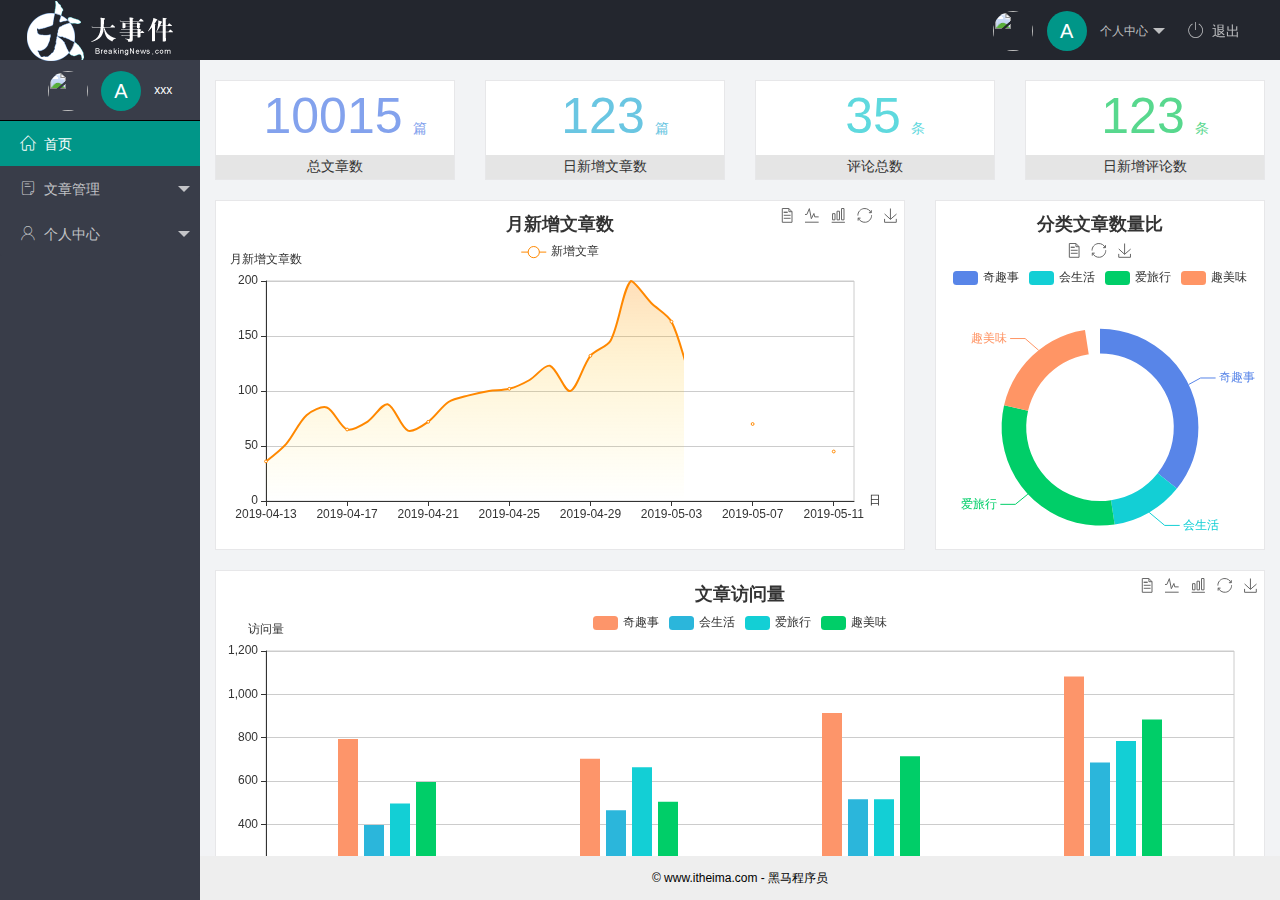
==== commit 29c12775: "个人中心功能完成" ====
--- a/index.html
+++ b/index.html
@@ -24,9 +24,9 @@
                         个人中心
                     </a>
                     <dl class="layui-nav-child">
-                        <dd><a href="">基本资料</a></dd>
-                        <dd><a href="">更换头像</a></dd>
-                        <dd><a href="">重置密码</a></dd>
+                        <dd><a href="/user/user_info.html" target="fm">基本资料</a></dd>
+                        <dd><a href="/user/user_avatar.html" target="fm">更换头像</a></dd>
+                        <dd><a href="/user/user_pwd.html" target="fm">重置密码</a></dd>
                     </dl>
                 </li>
                 <li class="layui-nav-item"><a href="javascript:;" id="btnLogout"><span class="iconfont icon-tuichu"></span>退出</a></li>
@@ -41,7 +41,7 @@
                     <!-- 初始头像 -->
                     <span class="text-avater">A</span>
                     <!-- 昵称 -->
-                    <span id="welcome">欢迎 xxx</span>
+                    <span id="welcome"> xxx</span>
                 </div>
                 <!-- 左侧导航区域（可配合layui已有的垂直导航） -->
                 <ul class="layui-nav layui-nav-tree" lay-shrink="all">
@@ -58,9 +58,9 @@
                     <li class="layui-nav-item">
                         <a href="javascript:;"><span class="iconfont icon-user"></span>个人中心</a>
                         <dl class="layui-nav-child">
-                            <dd><a href="javascript:;"><i class="layui-icon layui-icon-app"></i>基本资料</a></dd>
-                            <dd><a href="javascript:;"><i class="layui-icon layui-icon-app"></i>更换头像</a></dd>
-                            <dd><a href="javascript:;"><i class="layui-icon layui-icon-app"></i>重置密码</a></dd>
+                            <dd><a href="/user/user_info.html" target="fm"><i class="layui-icon layui-icon-app"></i>基本资料</a></dd>
+                            <dd><a href="/user/user_avatar.html" target="fm"><i class="layui-icon layui-icon-app"></i>更换头像</a></dd>
+                            <dd><a href="/user/user_pwd.html" target="fm"><i class="layui-icon layui-icon-app"></i>重置密码</a></dd>
                         </dl>
                     </li>
                 </ul>
